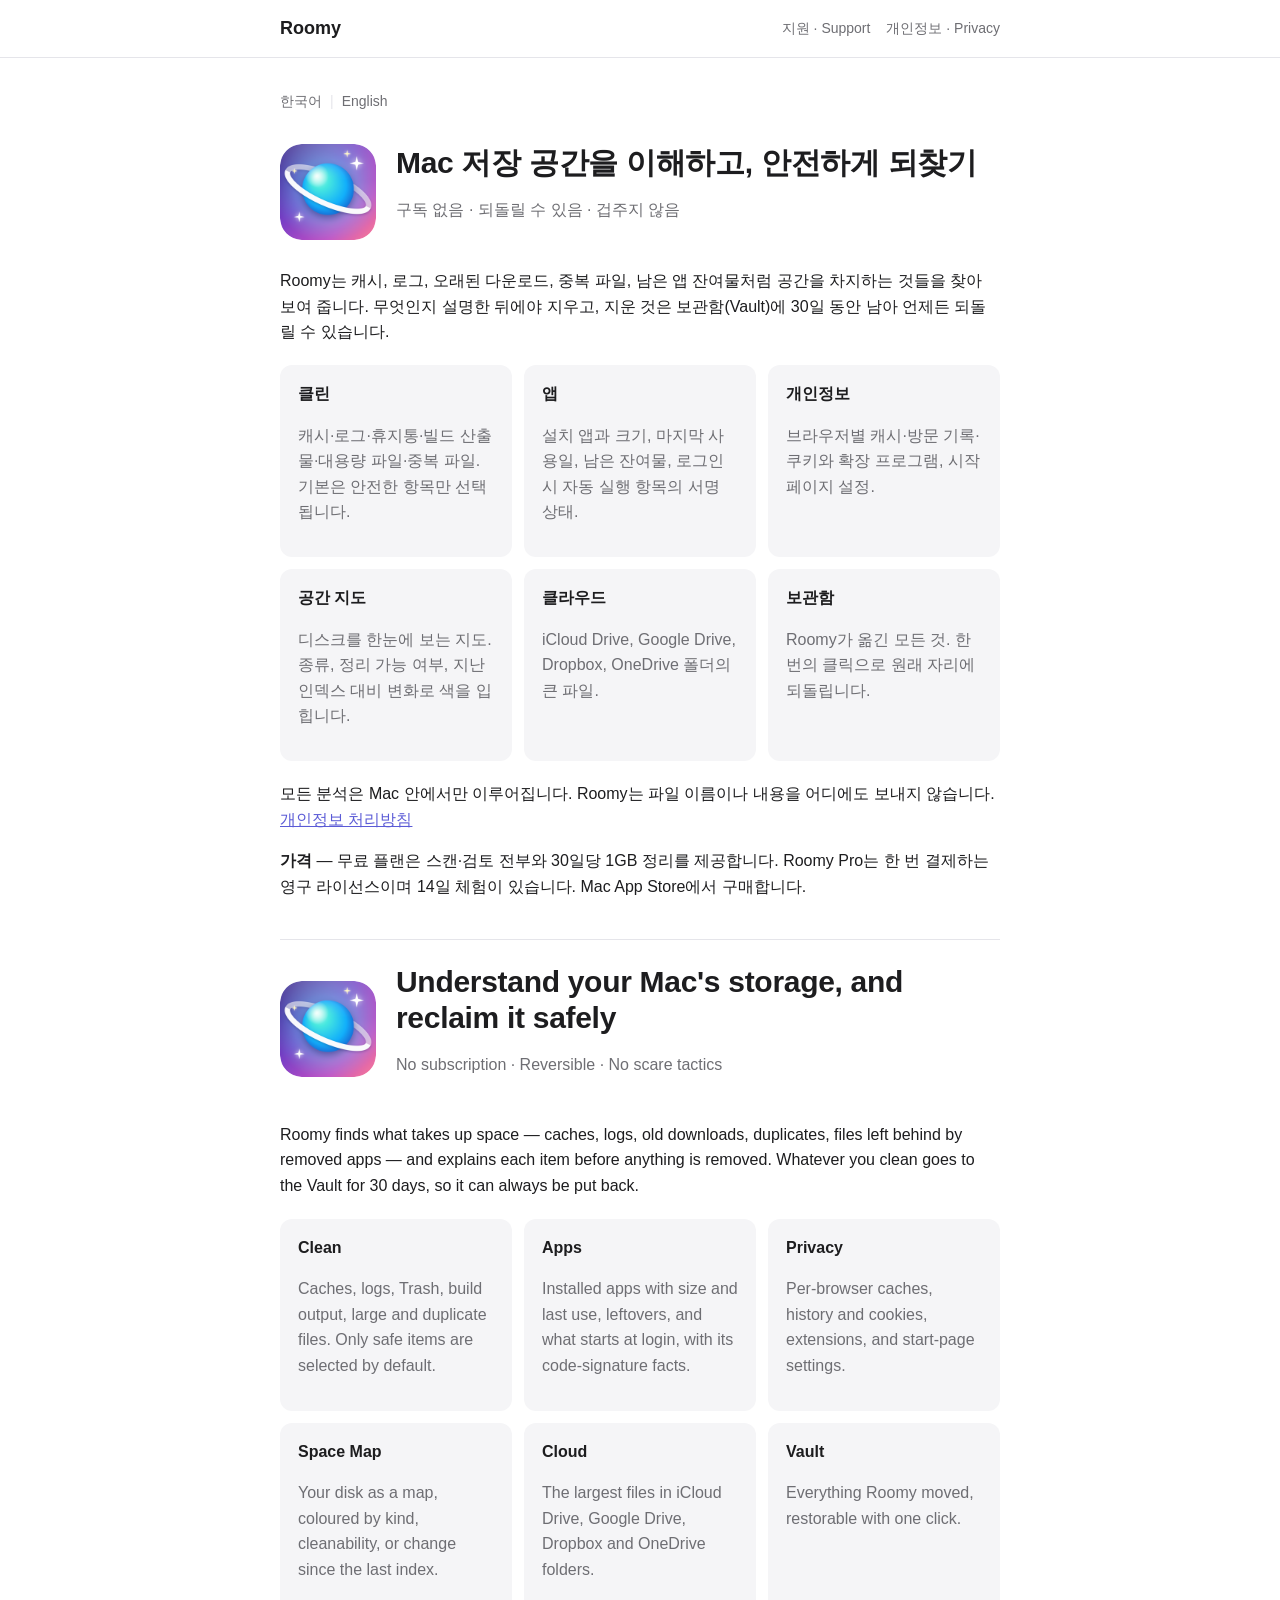
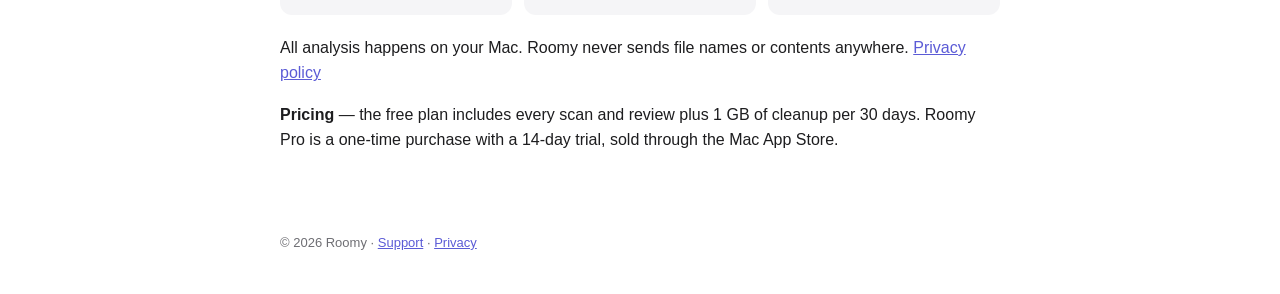
==== index.html @ 0916d5bc "Publish the Roomy site: landing, privacy policy, support (ko/en) Co-Authored-By: Claude Fable 5.1 <n" ====
<!doctype html>
<html lang="ko">
<head>
<meta charset="utf-8">
<meta name="viewport" content="width=device-width, initial-scale=1">
<title>Roomy — Mac 저장 공간을 이해하고, 안전하게 되찾기</title>
<meta name="description" content="Roomy는 Mac의 저장 공간을 이해하기 쉽게 보여 주고, 검토한 것만 안전하게 정리하는 앱입니다. 구독 없음, 되돌릴 수 있음, 겁주지 않음.">
<link rel="stylesheet" href="style.css">
</head>
<body>
<header><div class="inner">
  <a class="brand" href="./">Roomy</a>
  <nav><a href="support.html">지원 · Support</a><a href="privacy.html">개인정보 · Privacy</a></nav>
</div></header>
<main>
<p class="lang"><a href="#ko">한국어</a><span>|</span><a href="#en">English</a></p>

<section class="language" id="ko">
  <div class="hero">
    <img src="icon.png" alt="Roomy 아이콘">
    <div>
      <h1>Mac 저장 공간을 이해하고, 안전하게 되찾기</h1>
      <p class="muted">구독 없음 · 되돌릴 수 있음 · 겁주지 않음</p>
    </div>
  </div>
  <p>Roomy는 캐시, 로그, 오래된 다운로드, 중복 파일, 남은 앱 잔여물처럼 공간을 차지하는 것들을 찾아 보여 줍니다. 무엇인지 설명한 뒤에야 지우고, 지운 것은 보관함(Vault)에 30일 동안 남아 언제든 되돌릴 수 있습니다.</p>
  <div class="points">
    <div class="card"><h3>클린</h3><p class="muted">캐시·로그·휴지통·빌드 산출물·대용량 파일·중복 파일. 기본은 안전한 항목만 선택됩니다.</p></div>
    <div class="card"><h3>앱</h3><p class="muted">설치 앱과 크기, 마지막 사용일, 남은 잔여물, 로그인 시 자동 실행 항목의 서명 상태.</p></div>
    <div class="card"><h3>개인정보</h3><p class="muted">브라우저별 캐시·방문 기록·쿠키와 확장 프로그램, 시작 페이지 설정.</p></div>
    <div class="card"><h3>공간 지도</h3><p class="muted">디스크를 한눈에 보는 지도. 종류, 정리 가능 여부, 지난 인덱스 대비 변화로 색을 입힙니다.</p></div>
    <div class="card"><h3>클라우드</h3><p class="muted">iCloud Drive, Google Drive, Dropbox, OneDrive 폴더의 큰 파일.</p></div>
    <div class="card"><h3>보관함</h3><p class="muted">Roomy가 옮긴 모든 것. 한 번의 클릭으로 원래 자리에 되돌립니다.</p></div>
  </div>
  <p>모든 분석은 Mac 안에서만 이루어집니다. Roomy는 파일 이름이나 내용을 어디에도 보내지 않습니다. <a href="privacy.html">개인정보 처리방침</a></p>
  <p><strong>가격</strong> — 무료 플랜은 스캔·검토 전부와 30일당 1GB 정리를 제공합니다. Roomy Pro는 한 번 결제하는 영구 라이선스이며 14일 체험이 있습니다. Mac App Store에서 구매합니다.</p>
</section>

<section class="language" id="en" lang="en">
  <div class="hero">
    <img src="icon.png" alt="Roomy icon">
    <div>
      <h1>Understand your Mac's storage, and reclaim it safely</h1>
      <p class="muted">No subscription · Reversible · No scare tactics</p>
    </div>
  </div>
  <p>Roomy finds what takes up space — caches, logs, old downloads, duplicates, files left behind by removed apps — and explains each item before anything is removed. Whatever you clean goes to the Vault for 30 days, so it can always be put back.</p>
  <div class="points">
    <div class="card"><h3>Clean</h3><p class="muted">Caches, logs, Trash, build output, large and duplicate files. Only safe items are selected by default.</p></div>
    <div class="card"><h3>Apps</h3><p class="muted">Installed apps with size and last use, leftovers, and what starts at login, with its code-signature facts.</p></div>
    <div class="card"><h3>Privacy</h3><p class="muted">Per-browser caches, history and cookies, extensions, and start-page settings.</p></div>
    <div class="card"><h3>Space Map</h3><p class="muted">Your disk as a map, coloured by kind, cleanability, or change since the last index.</p></div>
    <div class="card"><h3>Cloud</h3><p class="muted">The largest files in iCloud Drive, Google Drive, Dropbox and OneDrive folders.</p></div>
    <div class="card"><h3>Vault</h3><p class="muted">Everything Roomy moved, restorable with one click.</p></div>
  </div>
  <p>All analysis happens on your Mac. Roomy never sends file names or contents anywhere. <a href="privacy.html#en">Privacy policy</a></p>
  <p><strong>Pricing</strong> — the free plan includes every scan and review plus 1 GB of cleanup per 30 days. Roomy Pro is a one-time purchase with a 14-day trial, sold through the Mac App Store.</p>
</section>
</main>
<footer>© 2026 Roomy · <a href="support.html">Support</a> · <a href="privacy.html">Privacy</a></footer>
</body>
</html>
---- style.css ----
:root { color-scheme: light dark; --fg: #1d1d1f; --muted: #6e6e73; --bg: #ffffff; --card: #f5f5f7; --accent: #5b5bd6; --line: #e5e5ea; }
@media (prefers-color-scheme: dark) { :root { --fg: #f5f5f7; --muted: #a1a1a6; --bg: #111114; --card: #1c1c21; --accent: #8e8ef2; --line: #2c2c33; } }
* { box-sizing: border-box; }
body { margin: 0; background: var(--bg); color: var(--fg); font: 16px/1.6 -apple-system, BlinkMacSystemFont, "SF Pro Text", "Apple SD Gothic Neo", "Helvetica Neue", sans-serif; }
header { border-bottom: 1px solid var(--line); }
header .inner { display: flex; align-items: center; gap: 12px; max-width: 760px; margin: 0 auto; padding: 14px 20px; }
header .brand { font-weight: 700; text-decoration: none; color: var(--fg); font-size: 18px; }
header nav { margin-left: auto; display: flex; gap: 16px; font-size: 14px; }
header nav a, .lang a { color: var(--muted); text-decoration: none; }
header nav a:hover, .lang a:hover { color: var(--accent); }
main { max-width: 760px; margin: 0 auto; padding: 32px 20px 64px; }
h1 { font-size: 30px; line-height: 1.2; margin: 0 0 6px; letter-spacing: -0.01em; }
h2 { font-size: 21px; margin: 32px 0 8px; }
h3 { font-size: 17px; margin: 22px 0 6px; }
p, li { color: var(--fg); }
.muted { color: var(--muted); }
.lang { font-size: 14px; margin: 0 0 24px; }
.lang span { color: var(--line); margin: 0 8px; }
section.language { padding-top: 8px; }
section.language + section.language { border-top: 1px solid var(--line); margin-top: 40px; padding-top: 24px; }
.card { background: var(--card); border-radius: 12px; padding: 16px 18px; margin: 12px 0; }
code { font: 14px ui-monospace, "SF Mono", Menlo, monospace; background: var(--card); padding: 1px 5px; border-radius: 5px; }
a { color: var(--accent); }
footer { max-width: 760px; margin: 0 auto; padding: 0 20px 40px; color: var(--muted); font-size: 13px; }
.hero { display: grid; grid-template-columns: 96px 1fr; gap: 20px; align-items: center; margin-bottom: 28px; }
.hero img { width: 96px; height: 96px; border-radius: 22px; }
.points { display: grid; grid-template-columns: repeat(auto-fit, minmax(210px, 1fr)); gap: 12px; margin: 20px 0; }
.points .card { margin: 0; }
.points h3 { margin: 0 0 4px; font-size: 16px; }
dl dt { font-weight: 600; margin-top: 14px; }
dl dd { margin: 4px 0 0; color: var(--fg); }
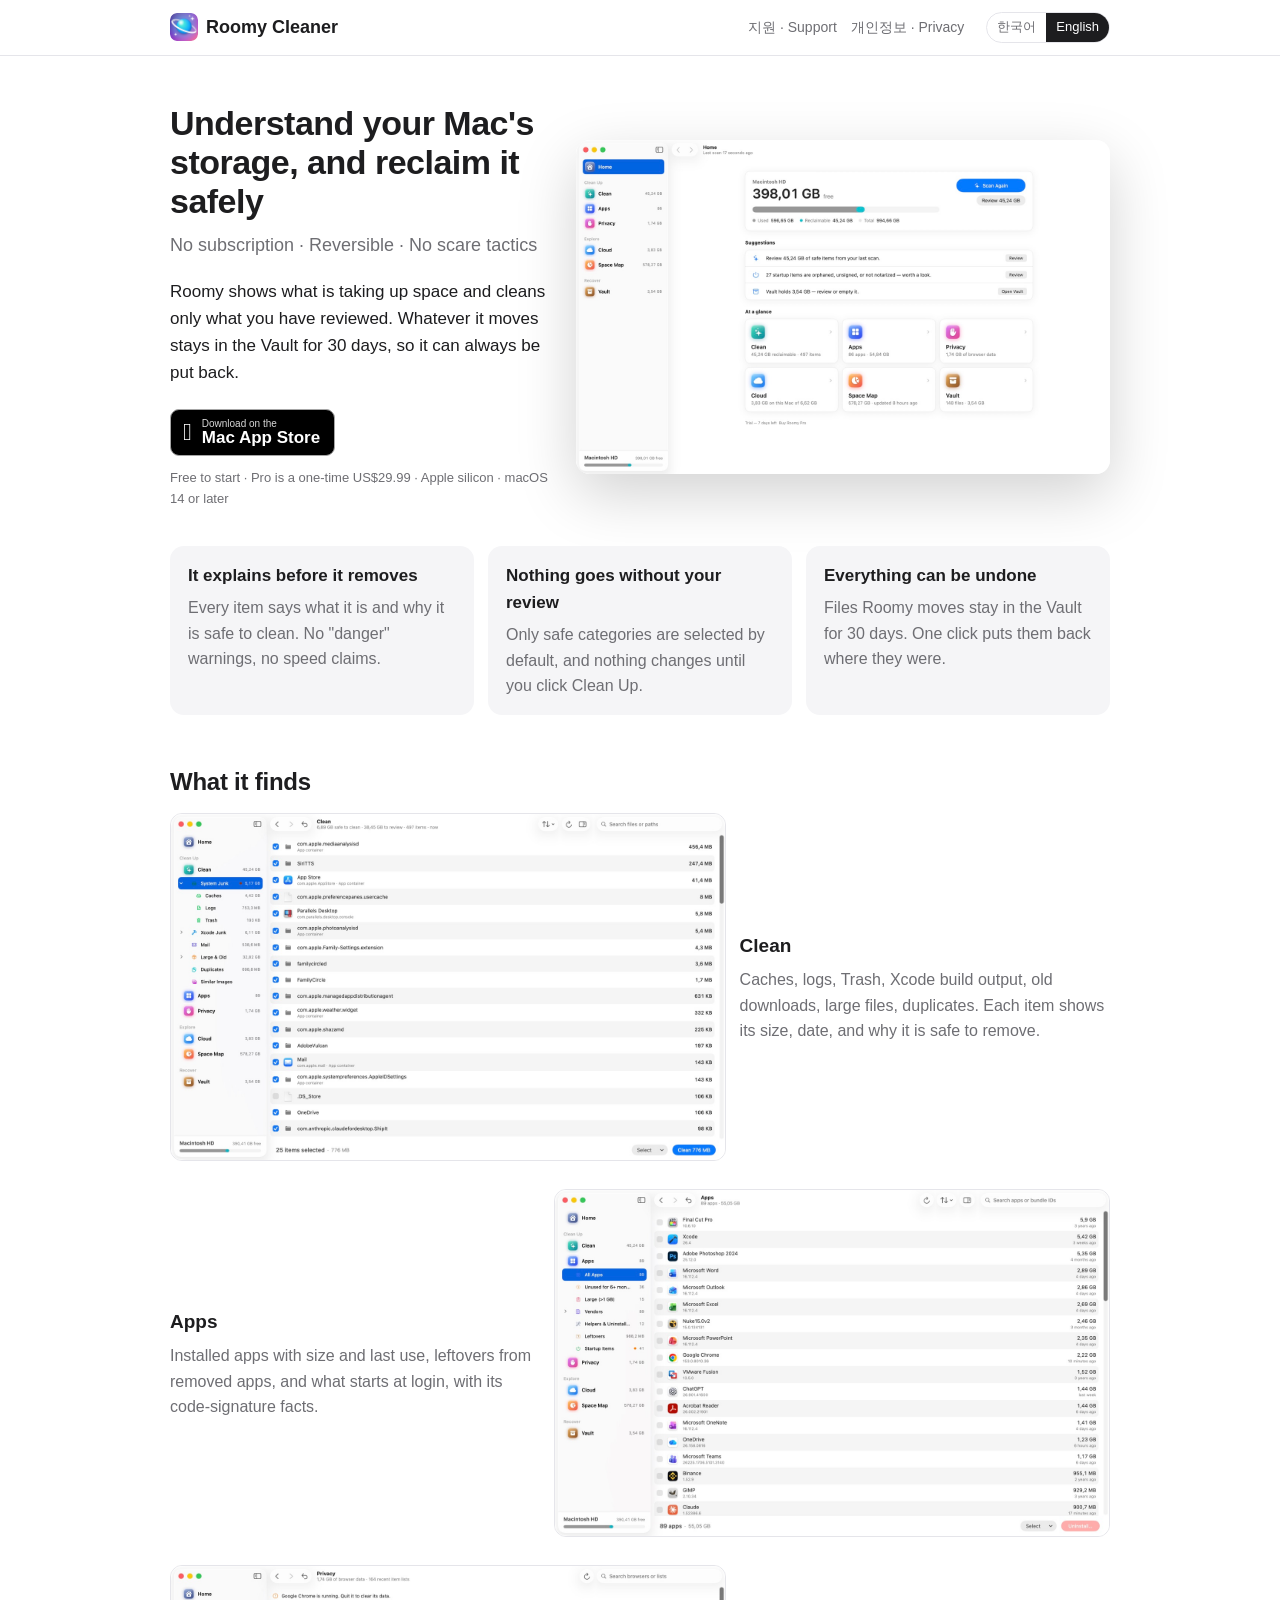
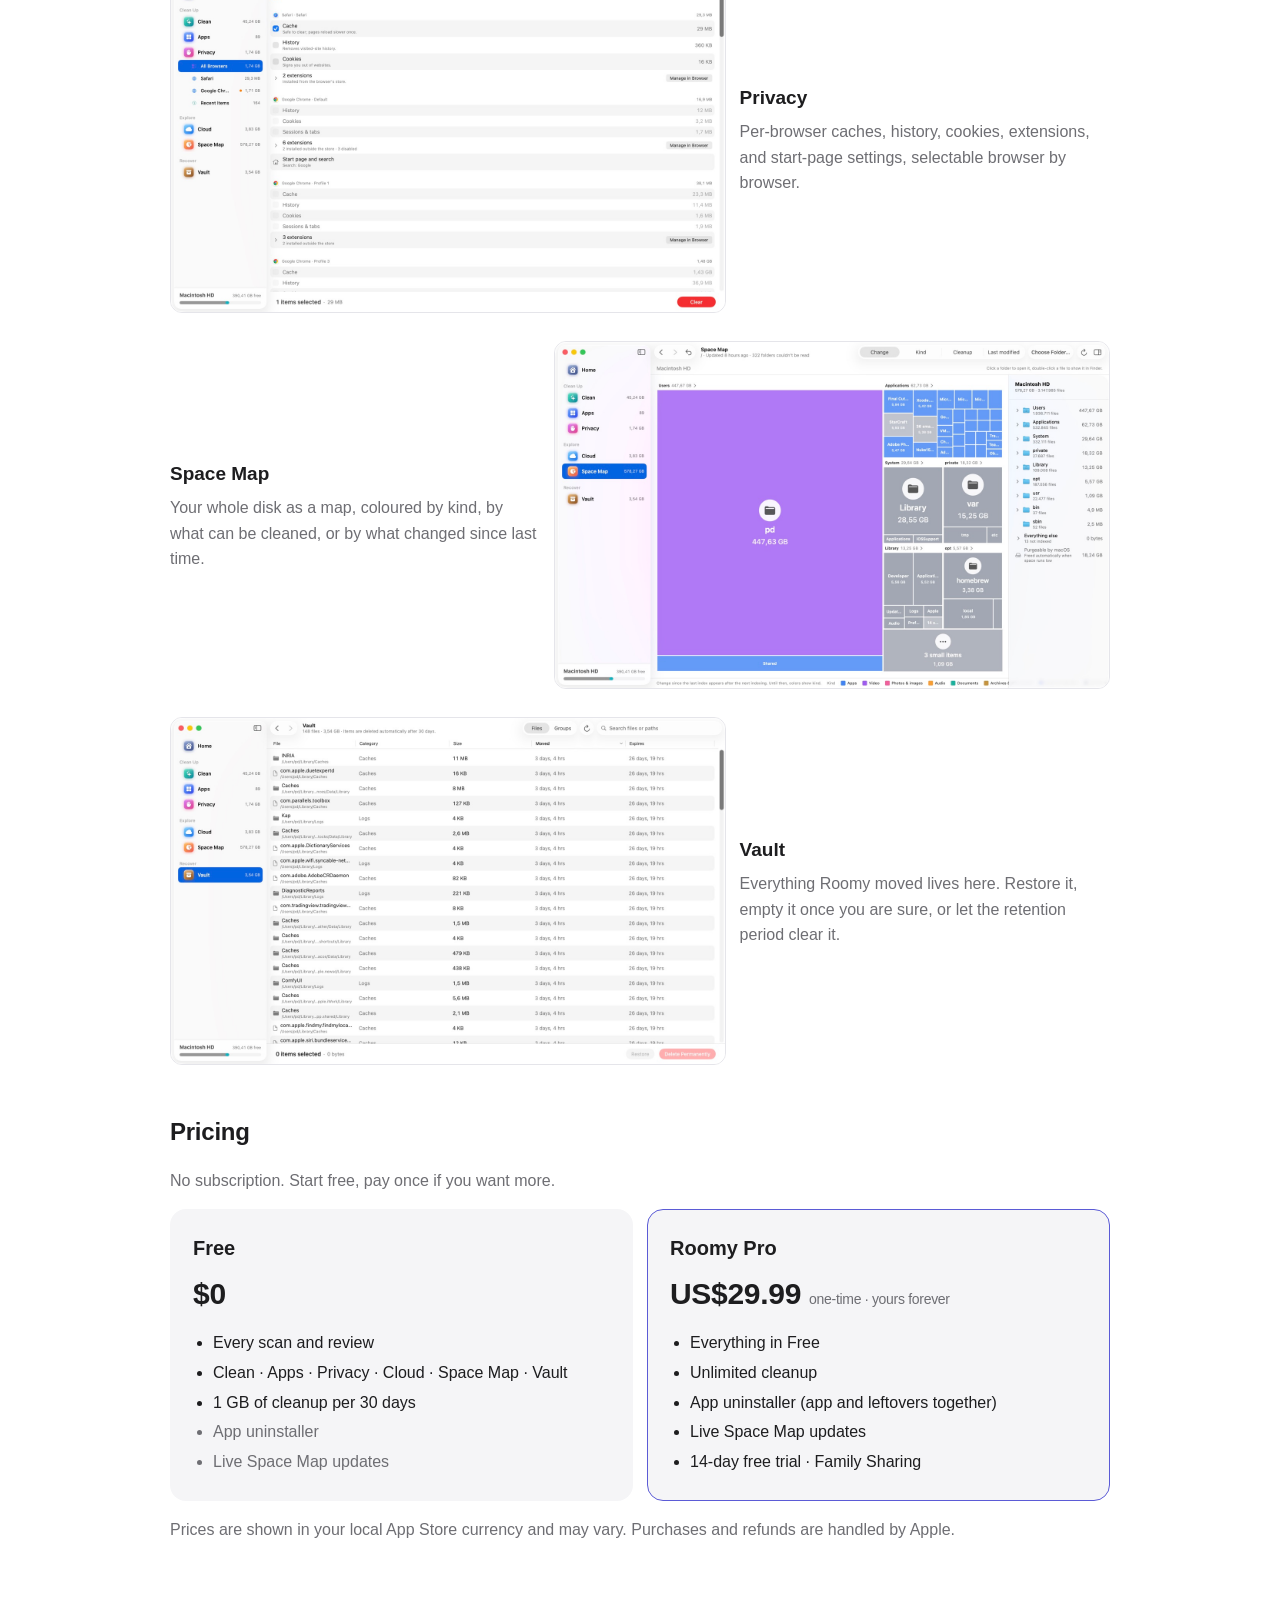
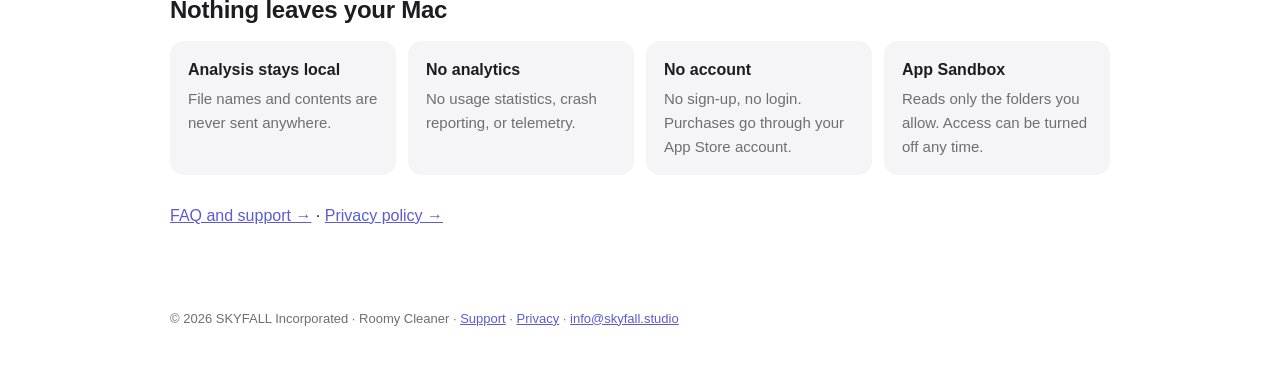
==== commit c912e600: "Landing page with screenshots, pricing, and a language switch Co-Authored-By: Claude Opus 5 <noreply" ====
--- a/index.html
+++ b/index.html
@@ -3,60 +3,196 @@
 <head>
 <meta charset="utf-8">
 <meta name="viewport" content="width=device-width, initial-scale=1">
-<title>Roomy — Mac 저장 공간을 이해하고, 안전하게 되찾기</title>
-<meta name="description" content="Roomy는 Mac의 저장 공간을 이해하기 쉽게 보여 주고, 검토한 것만 안전하게 정리하는 앱입니다. 구독 없음, 되돌릴 수 있음, 겁주지 않음.">
+<title>Roomy Cleaner — Mac 저장 공간을 이해하고, 안전하게 되찾기</title>
+<meta name="description" content="Roomy Cleaner는 Mac의 저장 공간을 이해하기 쉽게 보여 주고, 검토한 것만 안전하게 정리하는 앱입니다. 구독 없음, 되돌릴 수 있음, 겁주지 않음. Mac App Store에서 다운로드.">
+<meta property="og:title" content="Roomy Cleaner for Mac">
+<meta property="og:description" content="No subscription. Reversible. No scare tactics. A Mac cleanup app that explains before it removes.">
+<meta property="og:image" content="https://skyfall-vfx.github.io/roomy-site/img/en-01.jpg">
+<meta property="og:type" content="website">
+<link rel="icon" href="icon.png">
 <link rel="stylesheet" href="style.css">
+<script src="lang.js" defer></script>
 </head>
 <body>
 <header><div class="inner">
-  <a class="brand" href="./">Roomy</a>
-  <nav><a href="support.html">지원 · Support</a><a href="privacy.html">개인정보 · Privacy</a></nav>
+  <a class="brand" href="./"><img src="icon.png" alt="">Roomy Cleaner</a>
+  <nav>
+    <a href="support.html">지원 · Support</a>
+    <a href="privacy.html">개인정보 · Privacy</a>
+    <div class="lang-switch" role="group" aria-label="Language">
+      <button type="button" data-lang="ko" aria-pressed="false">한국어</button>
+      <button type="button" data-lang="en" aria-pressed="false">English</button>
+    </div>
+  </nav>
 </div></header>
 <main>
-<p class="lang"><a href="#ko">한국어</a><span>|</span><a href="#en">English</a></p>
 
-<section class="language" id="ko">
+<!-- ============================ 한국어 ============================ -->
+<section class="language" id="ko" data-title-ko="Roomy Cleaner — Mac 저장 공간을 이해하고, 안전하게 되찾기" hidden>
   <div class="hero">
-    <img src="icon.png" alt="Roomy 아이콘">
-    <div>
+    <div class="copy">
       <h1>Mac 저장 공간을 이해하고, 안전하게 되찾기</h1>
-      <p class="muted">구독 없음 · 되돌릴 수 있음 · 겁주지 않음</p>
+      <p class="tagline">구독 없음 · 되돌릴 수 있음 · 겁주지 않음</p>
+      <p class="lede">Roomy는 무엇이 공간을 차지하는지 보여 주고, 사용자가 검토한 것만 정리합니다. 옮긴 파일은 30일 동안 보관함에 남아 언제든 되돌릴 수 있습니다.</p>
+      <div class="cta">
+        <a class="badge" href="https://apps.apple.com/app/id6812335900" rel="noopener"><span class="apple">&#63743;</span><span><small>Mac App Store에서</small><strong>다운로드</strong></span></a>
+        <span class="note">무료로 시작 · Pro는 US$29.99 한 번 결제 · Apple Silicon · macOS 14 이상</span>
+      </div>
+    </div>
+    <img class="shot" src="img/ko-01.jpg" width="1440" height="900" alt="Roomy 홈 화면: 디스크 사용량과 확보 가능한 공간, 제안 목록">
+  </div>
+
+  <div class="pillars">
+    <div class="card"><h3>삭제 전에 설명합니다</h3><p>각 항목이 무엇인지, 왜 지워도 되는지 먼저 보여 줍니다. "위험" 경고나 속도 향상 주장은 없습니다.</p></div>
+    <div class="card"><h3>검토 없이 지우지 않습니다</h3><p>기본으로는 안전한 항목만 선택되고, 정리 버튼을 누르기 전까지 아무것도 바뀌지 않습니다.</p></div>
+    <div class="card"><h3>모든 것을 되돌릴 수 있습니다</h3><p>Roomy가 옮긴 파일은 보관함에 30일 동안 남습니다. 한 번의 클릭으로 원래 자리로 돌아갑니다.</p></div>
+  </div>
+
+  <h2>무엇을 찾아 주나</h2>
+  <div class="features">
+    <div class="feature">
+      <img src="img/ko-02.jpg" width="1440" height="900" alt="클린 화면" loading="lazy">
+      <div class="text"><h3>클린</h3><p>캐시, 로그, 휴지통, Xcode 빌드 산출물, 오래된 다운로드, 대용량 파일, 중복 파일. 항목마다 크기와 날짜, 지워도 되는 이유를 함께 보여 줍니다.</p></div>
+    </div>
+    <div class="feature">
+      <img src="img/ko-03.jpg" width="1440" height="900" alt="앱 화면" loading="lazy">
+      <div class="text"><h3>앱</h3><p>설치된 앱의 크기와 마지막 사용일, 지운 앱이 남긴 잔여물, 로그인 시 자동 실행되는 항목과 그 서명 상태.</p></div>
+    </div>
+    <div class="feature">
+      <img src="img/ko-04.jpg" width="1440" height="900" alt="개인정보 화면" loading="lazy">
+      <div class="text"><h3>개인정보</h3><p>브라우저별 캐시, 방문 기록, 쿠키, 확장 프로그램, 시작 페이지 설정. 브라우저마다 따로 고를 수 있습니다.</p></div>
+    </div>
+    <div class="feature">
+      <img src="img/ko-05.jpg" width="1440" height="900" alt="공간 지도 화면" loading="lazy">
+      <div class="text"><h3>공간 지도</h3><p>디스크 전체를 한눈에 보는 지도. 종류, 정리 가능 여부, 지난번과 비교한 변화로 색을 입힙니다.</p></div>
+    </div>
+    <div class="feature">
+      <img src="img/ko-06.jpg" width="1440" height="900" alt="보관함 화면" loading="lazy">
+      <div class="text"><h3>보관함</h3><p>Roomy가 옮긴 모든 것이 여기 있습니다. 복원하거나, 확인한 뒤 비우거나, 보관 기간이 지나면 자동으로 정리됩니다.</p></div>
     </div>
   </div>
-  <p>Roomy는 캐시, 로그, 오래된 다운로드, 중복 파일, 남은 앱 잔여물처럼 공간을 차지하는 것들을 찾아 보여 줍니다. 무엇인지 설명한 뒤에야 지우고, 지운 것은 보관함(Vault)에 30일 동안 남아 언제든 되돌릴 수 있습니다.</p>
-  <div class="points">
-    <div class="card"><h3>클린</h3><p class="muted">캐시·로그·휴지통·빌드 산출물·대용량 파일·중복 파일. 기본은 안전한 항목만 선택됩니다.</p></div>
-    <div class="card"><h3>앱</h3><p class="muted">설치 앱과 크기, 마지막 사용일, 남은 잔여물, 로그인 시 자동 실행 항목의 서명 상태.</p></div>
-    <div class="card"><h3>개인정보</h3><p class="muted">브라우저별 캐시·방문 기록·쿠키와 확장 프로그램, 시작 페이지 설정.</p></div>
-    <div class="card"><h3>공간 지도</h3><p class="muted">디스크를 한눈에 보는 지도. 종류, 정리 가능 여부, 지난 인덱스 대비 변화로 색을 입힙니다.</p></div>
-    <div class="card"><h3>클라우드</h3><p class="muted">iCloud Drive, Google Drive, Dropbox, OneDrive 폴더의 큰 파일.</p></div>
-    <div class="card"><h3>보관함</h3><p class="muted">Roomy가 옮긴 모든 것. 한 번의 클릭으로 원래 자리에 되돌립니다.</p></div>
+
+  <h2>가격</h2>
+  <p class="muted">구독은 없습니다. 무료로 시작하고, 필요하면 한 번만 결제합니다.</p>
+  <div class="plans">
+    <div class="plan">
+      <h3>무료</h3>
+      <div class="price">₩0</div>
+      <ul>
+        <li>모든 스캔과 검토</li>
+        <li>클린 · 앱 · 개인정보 · 클라우드 · 공간 지도 · 보관함</li>
+        <li>30일당 1GB 정리</li>
+        <li class="no">앱 제거</li>
+        <li class="no">공간 지도 실시간 갱신</li>
+      </ul>
+    </div>
+    <div class="plan pro">
+      <h3>Roomy Pro</h3>
+      <div class="price">US$29.99 <small>한 번 결제 · 영구</small></div>
+      <ul>
+        <li>무료 플랜의 모든 것</li>
+        <li>정리 한도 없음</li>
+        <li>앱 제거 (앱과 잔여물을 한 번에)</li>
+        <li>공간 지도 실시간 갱신</li>
+        <li>14일 무료 체험 · 가족 공유 지원</li>
+      </ul>
+    </div>
   </div>
-  <p>모든 분석은 Mac 안에서만 이루어집니다. Roomy는 파일 이름이나 내용을 어디에도 보내지 않습니다. <a href="privacy.html">개인정보 처리방침</a></p>
-  <p><strong>가격</strong> — 무료 플랜은 스캔·검토 전부와 30일당 1GB 정리를 제공합니다. Roomy Pro는 한 번 결제하는 영구 라이선스이며 14일 체험이 있습니다. Mac App Store에서 구매합니다.</p>
+  <p class="muted">가격은 국가별 App Store 기준으로 표시되며 환율에 따라 다를 수 있습니다. 구매와 환불은 Apple을 통해 처리됩니다.</p>
+
+  <h2>Mac 밖으로 나가는 것은 없습니다</h2>
+  <div class="trust">
+    <div class="card"><h3>분석은 Mac 안에서</h3><p>파일 이름이나 내용을 어디에도 보내지 않습니다.</p></div>
+    <div class="card"><h3>분석 데이터 없음</h3><p>사용 통계, 충돌 보고, 원격 측정이 전혀 없습니다.</p></div>
+    <div class="card"><h3>계정 없음</h3><p>가입도 로그인도 없습니다. 구매는 App Store 계정으로 처리됩니다.</p></div>
+    <div class="card"><h3>App Sandbox</h3><p>사용자가 허용한 폴더만 읽습니다. 권한은 언제든 끌 수 있습니다.</p></div>
+  </div>
+  <p class="faq-link"><a href="support.html">자주 묻는 질문과 지원 →</a> · <a href="privacy.html">개인정보 처리방침 →</a></p>
 </section>
 
-<section class="language" id="en" lang="en">
+<!-- ============================ English ============================ -->
+<section class="language" id="en" lang="en" data-title-en="Roomy Cleaner — Understand your Mac's storage, and reclaim it safely" hidden>
   <div class="hero">
-    <img src="icon.png" alt="Roomy icon">
-    <div>
+    <div class="copy">
       <h1>Understand your Mac's storage, and reclaim it safely</h1>
-      <p class="muted">No subscription · Reversible · No scare tactics</p>
+      <p class="tagline">No subscription · Reversible · No scare tactics</p>
+      <p class="lede">Roomy shows what is taking up space and cleans only what you have reviewed. Whatever it moves stays in the Vault for 30 days, so it can always be put back.</p>
+      <div class="cta">
+        <a class="badge" href="https://apps.apple.com/app/id6812335900" rel="noopener"><span class="apple">&#63743;</span><span><small>Download on the</small><strong>Mac App Store</strong></span></a>
+        <span class="note">Free to start · Pro is a one-time US$29.99 · Apple silicon · macOS 14 or later</span>
+      </div>
+    </div>
+    <img class="shot" src="img/en-01.jpg" width="1440" height="900" alt="Roomy Home: disk usage, reclaimable space, and suggestions">
+  </div>
+
+  <div class="pillars">
+    <div class="card"><h3>It explains before it removes</h3><p>Every item says what it is and why it is safe to clean. No "danger" warnings, no speed claims.</p></div>
+    <div class="card"><h3>Nothing goes without your review</h3><p>Only safe categories are selected by default, and nothing changes until you click Clean Up.</p></div>
+    <div class="card"><h3>Everything can be undone</h3><p>Files Roomy moves stay in the Vault for 30 days. One click puts them back where they were.</p></div>
+  </div>
+
+  <h2>What it finds</h2>
+  <div class="features">
+    <div class="feature">
+      <img src="img/en-02.jpg" width="1440" height="900" alt="Clean screen" loading="lazy">
+      <div class="text"><h3>Clean</h3><p>Caches, logs, Trash, Xcode build output, old downloads, large files, duplicates. Each item shows its size, date, and why it is safe to remove.</p></div>
+    </div>
+    <div class="feature">
+      <img src="img/en-03.jpg" width="1440" height="900" alt="Apps screen" loading="lazy">
+      <div class="text"><h3>Apps</h3><p>Installed apps with size and last use, leftovers from removed apps, and what starts at login, with its code-signature facts.</p></div>
+    </div>
+    <div class="feature">
+      <img src="img/en-04.jpg" width="1440" height="900" alt="Privacy screen" loading="lazy">
+      <div class="text"><h3>Privacy</h3><p>Per-browser caches, history, cookies, extensions, and start-page settings, selectable browser by browser.</p></div>
+    </div>
+    <div class="feature">
+      <img src="img/en-05.jpg" width="1440" height="900" alt="Space Map screen" loading="lazy">
+      <div class="text"><h3>Space Map</h3><p>Your whole disk as a map, coloured by kind, by what can be cleaned, or by what changed since last time.</p></div>
+    </div>
+    <div class="feature">
+      <img src="img/en-06.jpg" width="1440" height="900" alt="Vault screen" loading="lazy">
+      <div class="text"><h3>Vault</h3><p>Everything Roomy moved lives here. Restore it, empty it once you are sure, or let the retention period clear it.</p></div>
     </div>
   </div>
-  <p>Roomy finds what takes up space — caches, logs, old downloads, duplicates, files left behind by removed apps — and explains each item before anything is removed. Whatever you clean goes to the Vault for 30 days, so it can always be put back.</p>
-  <div class="points">
-    <div class="card"><h3>Clean</h3><p class="muted">Caches, logs, Trash, build output, large and duplicate files. Only safe items are selected by default.</p></div>
-    <div class="card"><h3>Apps</h3><p class="muted">Installed apps with size and last use, leftovers, and what starts at login, with its code-signature facts.</p></div>
-    <div class="card"><h3>Privacy</h3><p class="muted">Per-browser caches, history and cookies, extensions, and start-page settings.</p></div>
-    <div class="card"><h3>Space Map</h3><p class="muted">Your disk as a map, coloured by kind, cleanability, or change since the last index.</p></div>
-    <div class="card"><h3>Cloud</h3><p class="muted">The largest files in iCloud Drive, Google Drive, Dropbox and OneDrive folders.</p></div>
-    <div class="card"><h3>Vault</h3><p class="muted">Everything Roomy moved, restorable with one click.</p></div>
+
+  <h2>Pricing</h2>
+  <p class="muted">No subscription. Start free, pay once if you want more.</p>
+  <div class="plans">
+    <div class="plan">
+      <h3>Free</h3>
+      <div class="price">$0</div>
+      <ul>
+        <li>Every scan and review</li>
+        <li>Clean · Apps · Privacy · Cloud · Space Map · Vault</li>
+        <li>1 GB of cleanup per 30 days</li>
+        <li class="no">App uninstaller</li>
+        <li class="no">Live Space Map updates</li>
+      </ul>
+    </div>
+    <div class="plan pro">
+      <h3>Roomy Pro</h3>
+      <div class="price">US$29.99 <small>one-time · yours forever</small></div>
+      <ul>
+        <li>Everything in Free</li>
+        <li>Unlimited cleanup</li>
+        <li>App uninstaller (app and leftovers together)</li>
+        <li>Live Space Map updates</li>
+        <li>14-day free trial · Family Sharing</li>
+      </ul>
+    </div>
   </div>
-  <p>All analysis happens on your Mac. Roomy never sends file names or contents anywhere. <a href="privacy.html#en">Privacy policy</a></p>
-  <p><strong>Pricing</strong> — the free plan includes every scan and review plus 1 GB of cleanup per 30 days. Roomy Pro is a one-time purchase with a 14-day trial, sold through the Mac App Store.</p>
+  <p class="muted">Prices are shown in your local App Store currency and may vary. Purchases and refunds are handled by Apple.</p>
+
+  <h2>Nothing leaves your Mac</h2>
+  <div class="trust">
+    <div class="card"><h3>Analysis stays local</h3><p>File names and contents are never sent anywhere.</p></div>
+    <div class="card"><h3>No analytics</h3><p>No usage statistics, crash reporting, or telemetry.</p></div>
+    <div class="card"><h3>No account</h3><p>No sign-up, no login. Purchases go through your App Store account.</p></div>
+    <div class="card"><h3>App Sandbox</h3><p>Reads only the folders you allow. Access can be turned off any time.</p></div>
+  </div>
+  <p class="faq-link"><a href="support.html">FAQ and support →</a> · <a href="privacy.html">Privacy policy →</a></p>
 </section>
 </main>
-<footer>© 2026 Roomy · <a href="support.html">Support</a> · <a href="privacy.html">Privacy</a></footer>
+<footer>© 2026 SKYFALL Incorporated · Roomy Cleaner · <a href="support.html">Support</a> · <a href="privacy.html">Privacy</a> · <a href="mailto:info@skyfall.studio">info@skyfall.studio</a></footer>
 </body>
 </html>
--- a/style.css
+++ b/style.css
@@ -1,31 +1,73 @@
-:root { color-scheme: light dark; --fg: #1d1d1f; --muted: #6e6e73; --bg: #ffffff; --card: #f5f5f7; --accent: #5b5bd6; --line: #e5e5ea; }
-@media (prefers-color-scheme: dark) { :root { --fg: #f5f5f7; --muted: #a1a1a6; --bg: #111114; --card: #1c1c21; --accent: #8e8ef2; --line: #2c2c33; } }
+:root { color-scheme: light dark; --fg: #1d1d1f; --muted: #6e6e73; --bg: #ffffff; --card: #f5f5f7; --accent: #5b5bd6; --line: #e5e5ea; --ok: #34a853; }
+@media (prefers-color-scheme: dark) { :root { --fg: #f5f5f7; --muted: #a1a1a6; --bg: #111114; --card: #1c1c21; --accent: #8e8ef2; --line: #2c2c33; --ok: #5cc27a; } }
 * { box-sizing: border-box; }
+html { scroll-behavior: smooth; }
 body { margin: 0; background: var(--bg); color: var(--fg); font: 16px/1.6 -apple-system, BlinkMacSystemFont, "SF Pro Text", "Apple SD Gothic Neo", "Helvetica Neue", sans-serif; }
-header { border-bottom: 1px solid var(--line); }
-header .inner { display: flex; align-items: center; gap: 12px; max-width: 760px; margin: 0 auto; padding: 14px 20px; }
-header .brand { font-weight: 700; text-decoration: none; color: var(--fg); font-size: 18px; }
-header nav { margin-left: auto; display: flex; gap: 16px; font-size: 14px; }
-header nav a, .lang a { color: var(--muted); text-decoration: none; }
-header nav a:hover, .lang a:hover { color: var(--accent); }
-main { max-width: 760px; margin: 0 auto; padding: 32px 20px 64px; }
-h1 { font-size: 30px; line-height: 1.2; margin: 0 0 6px; letter-spacing: -0.01em; }
-h2 { font-size: 21px; margin: 32px 0 8px; }
+header { border-bottom: 1px solid var(--line); position: sticky; top: 0; background: color-mix(in srgb, var(--bg) 88%, transparent); backdrop-filter: saturate(180%) blur(12px); z-index: 10; }
+header .inner { display: flex; align-items: center; gap: 12px; max-width: 980px; margin: 0 auto; padding: 12px 20px; }
+header .brand { white-space: nowrap; display: flex; align-items: center; gap: 8px; font-weight: 700; text-decoration: none; color: var(--fg); font-size: 18px; }
+header .brand img { width: 28px; height: 28px; border-radius: 7px; }
+header nav { margin-left: auto; display: flex; gap: 14px; font-size: 14px; align-items: center; white-space: nowrap; }
+@media (max-width: 560px) { header nav > a { display: none; } }
+header nav a { color: var(--muted); text-decoration: none; }
+header nav a:hover { color: var(--accent); }
+.lang-switch { display: inline-flex; border: 1px solid var(--line); border-radius: 999px; overflow: hidden; margin-left: 8px; }
+.lang-switch button { white-space: nowrap; border: 0; background: transparent; color: var(--muted); font: inherit; font-size: 13px; padding: 4px 10px; cursor: pointer; }
+.lang-switch button[aria-pressed="true"] { background: var(--fg); color: var(--bg); }
+main { max-width: 980px; margin: 0 auto; padding: 32px 20px 64px; }
+main.narrow { max-width: 760px; }
+h1 { font-size: 34px; line-height: 1.15; margin: 0 0 10px; letter-spacing: -0.015em; }
+h2 { font-size: 24px; margin: 48px 0 12px; letter-spacing: -0.01em; }
 h3 { font-size: 17px; margin: 22px 0 6px; }
 p, li { color: var(--fg); }
 .muted { color: var(--muted); }
-.lang { font-size: 14px; margin: 0 0 24px; }
-.lang span { color: var(--line); margin: 0 8px; }
-section.language { padding-top: 8px; }
-section.language + section.language { border-top: 1px solid var(--line); margin-top: 40px; padding-top: 24px; }
-.card { background: var(--card); border-radius: 12px; padding: 16px 18px; margin: 12px 0; }
+a { color: var(--accent); }
+section.language[hidden] { display: none; }
+.card { background: var(--card); border-radius: 14px; padding: 16px 18px; margin: 12px 0; }
 code { font: 14px ui-monospace, "SF Mono", Menlo, monospace; background: var(--card); padding: 1px 5px; border-radius: 5px; }
-a { color: var(--accent); }
-footer { max-width: 760px; margin: 0 auto; padding: 0 20px 40px; color: var(--muted); font-size: 13px; }
-.hero { display: grid; grid-template-columns: 96px 1fr; gap: 20px; align-items: center; margin-bottom: 28px; }
-.hero img { width: 96px; height: 96px; border-radius: 22px; }
-.points { display: grid; grid-template-columns: repeat(auto-fit, minmax(210px, 1fr)); gap: 12px; margin: 20px 0; }
-.points .card { margin: 0; }
-.points h3 { margin: 0 0 4px; font-size: 16px; }
-dl dt { font-weight: 600; margin-top: 14px; }
+footer { max-width: 980px; margin: 0 auto; padding: 0 20px 40px; color: var(--muted); font-size: 13px; }
+dl dt { font-weight: 600; margin-top: 16px; }
 dl dd { margin: 4px 0 0; color: var(--fg); }
+
+/* Landing */
+.hero { display: grid; grid-template-columns: 1fr; gap: 24px; align-items: center; padding: 16px 0 8px; }
+.hero .copy { max-width: 560px; }
+.hero .tagline { font-size: 18px; color: var(--muted); margin: 0 0 18px; }
+.hero .lede { font-size: 17px; margin: 0 0 22px; }
+.hero .shot { border-radius: 14px; box-shadow: 0 20px 60px rgba(0,0,0,.18); width: 100%; height: auto; display: block; }
+@media (min-width: 860px) { .hero { grid-template-columns: 5fr 7fr; } }
+.cta { display: flex; flex-wrap: wrap; gap: 12px; align-items: center; }
+.badge { display: inline-flex; align-items: center; gap: 10px; background: #000; color: #fff; border: 1px solid #a6a6a6; border-radius: 9px; padding: 8px 14px 8px 12px; text-decoration: none; line-height: 1.1; }
+.badge:hover { background: #1a1a1a; }
+.badge .apple { font-size: 24px; line-height: 1; }
+.badge small { display: block; font-size: 10px; opacity: .85; }
+.badge strong { font-size: 17px; font-weight: 600; }
+.cta .note { font-size: 13px; color: var(--muted); }
+.pillars { display: grid; grid-template-columns: repeat(auto-fit, minmax(240px, 1fr)); gap: 14px; margin: 28px 0 0; }
+.pillars .card { margin: 0; }
+.pillars h3 { margin: 0 0 6px; font-size: 17px; }
+.pillars p { margin: 0; color: var(--muted); }
+.features { display: grid; grid-template-columns: 1fr; gap: 28px; }
+.feature { display: grid; grid-template-columns: 1fr; gap: 14px; align-items: center; }
+.feature img { width: 100%; height: auto; border-radius: 12px; border: 1px solid var(--line); display: block; }
+.feature h3 { margin: 0 0 6px; font-size: 19px; }
+.feature p { margin: 0; color: var(--muted); }
+@media (min-width: 760px) {
+  .feature { grid-template-columns: 3fr 2fr; }
+  .feature:nth-child(even) { grid-template-columns: 2fr 3fr; }
+  .feature:nth-child(even) .text { order: -1; }
+}
+.plans { display: grid; grid-template-columns: repeat(auto-fit, minmax(260px, 1fr)); gap: 14px; margin: 16px 0; }
+.plan { background: var(--card); border-radius: 16px; padding: 22px; border: 1px solid transparent; }
+.plan.pro { border-color: var(--accent); }
+.plan h3 { margin: 0 0 4px; font-size: 20px; }
+.plan .price { font-size: 30px; font-weight: 700; letter-spacing: -0.01em; margin: 6px 0 2px; }
+.plan .price small { font-size: 14px; font-weight: 400; color: var(--muted); }
+.plan ul { padding-left: 20px; margin: 12px 0 0; }
+.plan li { margin: 4px 0; }
+.plan li.no { color: var(--muted); }
+.trust { display: grid; grid-template-columns: repeat(auto-fit, minmax(200px, 1fr)); gap: 12px; margin: 12px 0 0; }
+.trust .card { margin: 0; }
+.trust h3 { margin: 0 0 4px; font-size: 16px; }
+.trust p { margin: 0; color: var(--muted); font-size: 15px; }
+.faq-link { margin-top: 28px; }
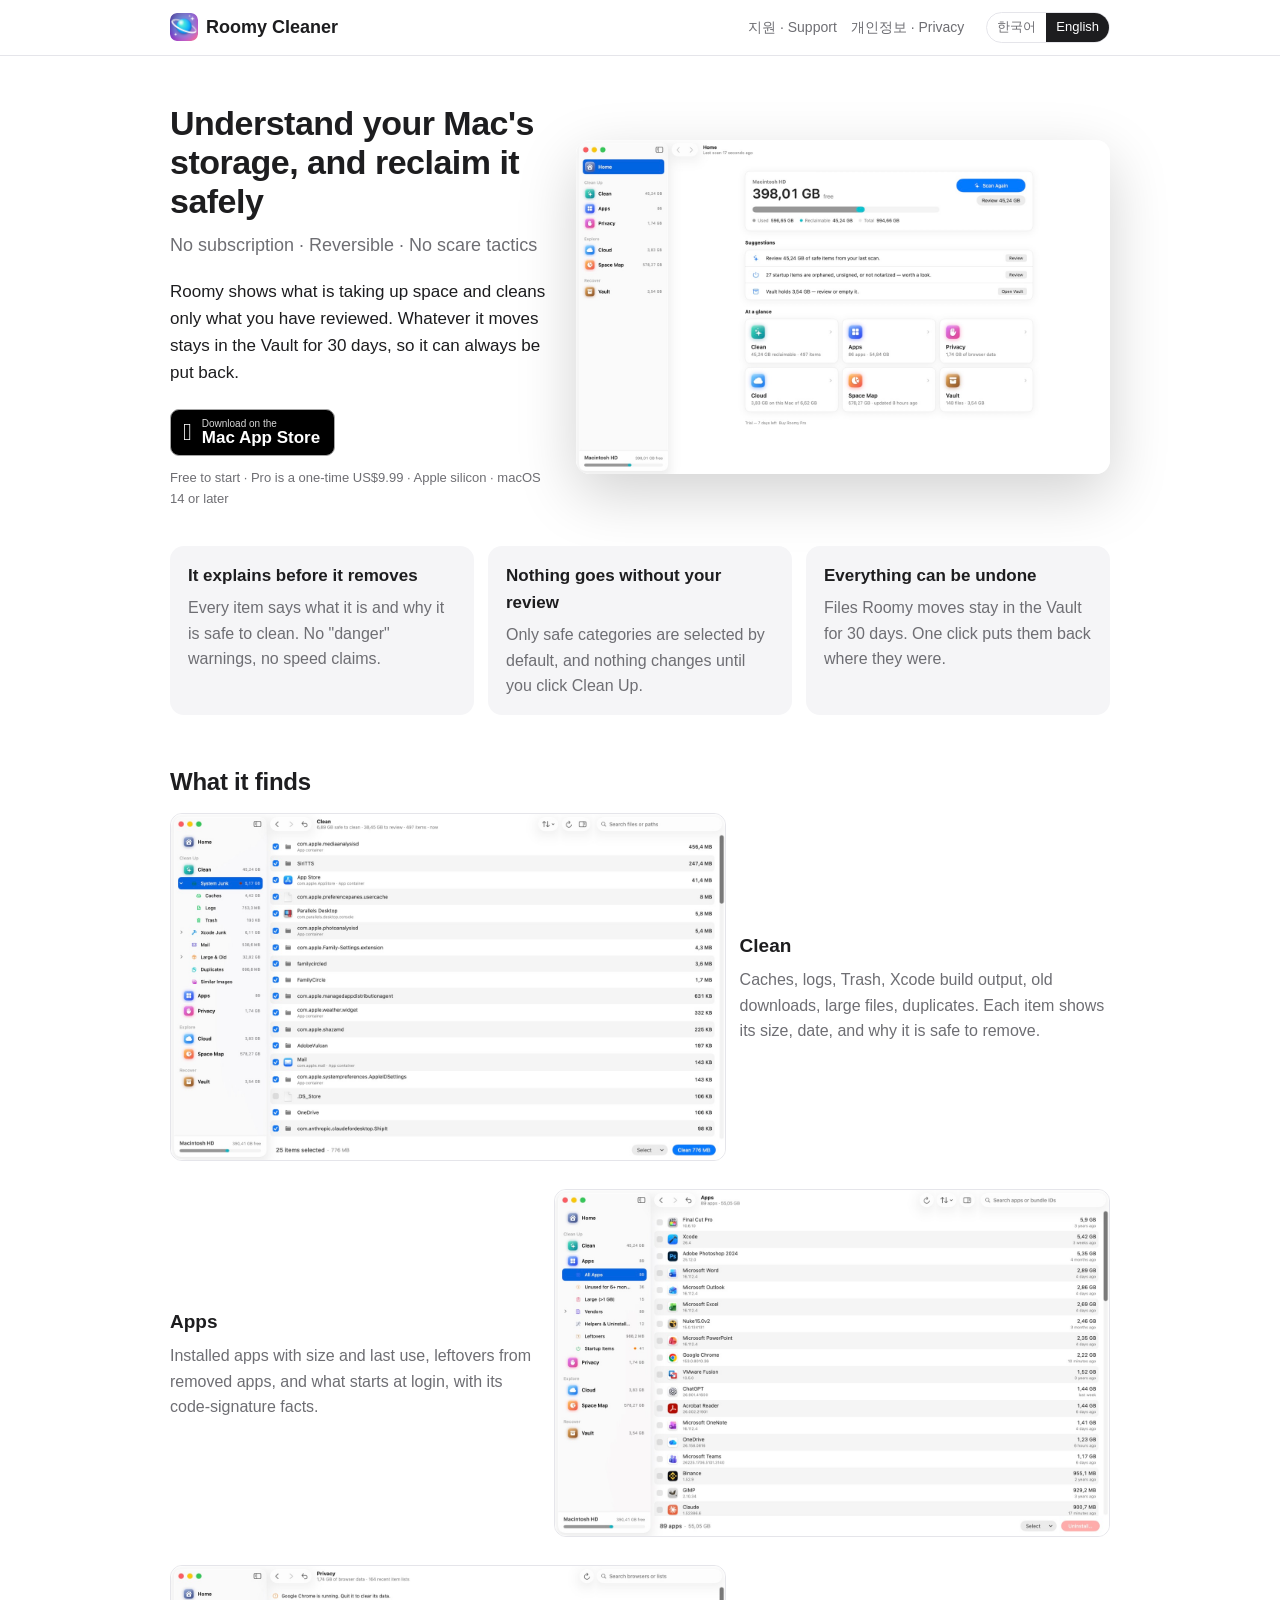
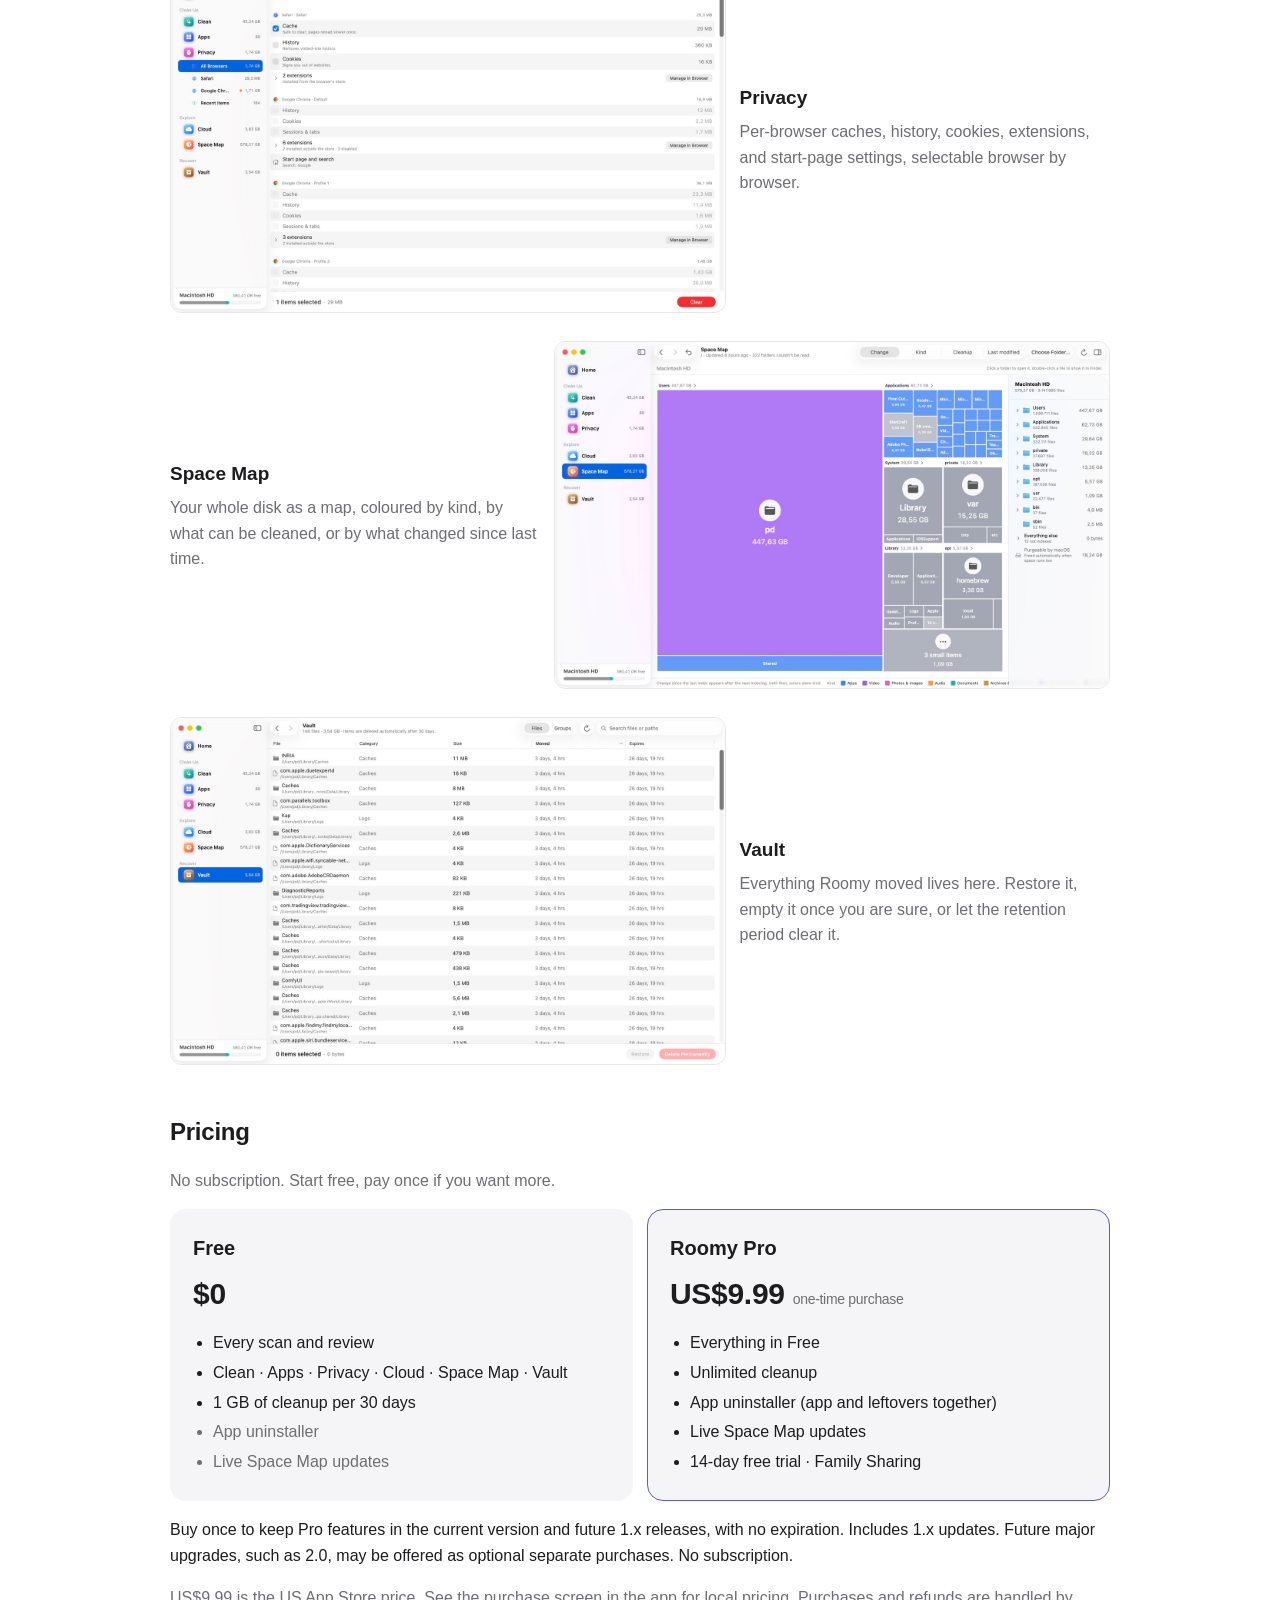
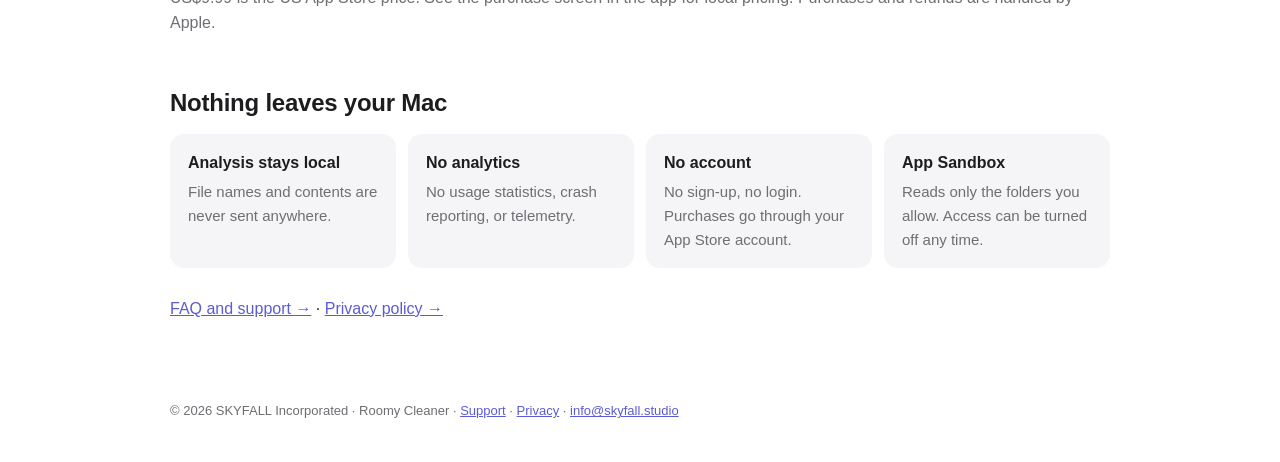
==== commit c4a15d40: "Update Pro price and purchase terms in Korean and English Co-Authored-By: Codex <noreply@openai.com>" ====
--- a/index.html
+++ b/index.html
@@ -36,7 +36,7 @@
       <p class="lede">Roomy는 무엇이 공간을 차지하는지 보여 주고, 사용자가 검토한 것만 정리합니다. 옮긴 파일은 30일 동안 보관함에 남아 언제든 되돌릴 수 있습니다.</p>
       <div class="cta">
         <a class="badge" href="https://apps.apple.com/app/id6812335900" rel="noopener"><span class="apple">&#63743;</span><span><small>Mac App Store에서</small><strong>다운로드</strong></span></a>
-        <span class="note">무료로 시작 · Pro는 US$29.99 한 번 결제 · Apple Silicon · macOS 14 이상</span>
+        <span class="note">무료로 시작 · Pro는 US$9.99 한 번 결제 · Apple Silicon · macOS 14 이상</span>
       </div>
     </div>
     <img class="shot" src="img/ko-01.jpg" width="1440" height="900" alt="Roomy 홈 화면: 디스크 사용량과 확보 가능한 공간, 제안 목록">
@@ -88,7 +88,7 @@
     </div>
     <div class="plan pro">
       <h3>Roomy Pro</h3>
-      <div class="price">US$29.99 <small>한 번 결제 · 영구</small></div>
+      <div class="price">US$9.99 <small>한 번 결제</small></div>
       <ul>
         <li>무료 플랜의 모든 것</li>
         <li>정리 한도 없음</li>
@@ -98,7 +98,8 @@
       </ul>
     </div>
   </div>
-  <p class="muted">가격은 국가별 App Store 기준으로 표시되며 환율에 따라 다를 수 있습니다. 구매와 환불은 Apple을 통해 처리됩니다.</p>
+  <p>한 번 구매하면 현재 버전과 향후 1.x Pro 기능을 만료 없이 사용할 수 있으며, 1.x 업데이트가 포함됩니다. 2.0 등 향후 주요 업그레이드는 선택적 별도 구매가 될 수 있습니다. 구독은 없습니다.</p>
+  <p class="muted">US$9.99는 미국 App Store 기준입니다. 지역별 가격은 앱의 구매 화면에서 확인하세요. 구매와 환불은 Apple을 통해 처리됩니다.</p>
 
   <h2>Mac 밖으로 나가는 것은 없습니다</h2>
   <div class="trust">
@@ -119,7 +120,7 @@
       <p class="lede">Roomy shows what is taking up space and cleans only what you have reviewed. Whatever it moves stays in the Vault for 30 days, so it can always be put back.</p>
       <div class="cta">
         <a class="badge" href="https://apps.apple.com/app/id6812335900" rel="noopener"><span class="apple">&#63743;</span><span><small>Download on the</small><strong>Mac App Store</strong></span></a>
-        <span class="note">Free to start · Pro is a one-time US$29.99 · Apple silicon · macOS 14 or later</span>
+        <span class="note">Free to start · Pro is a one-time US$9.99 · Apple silicon · macOS 14 or later</span>
       </div>
     </div>
     <img class="shot" src="img/en-01.jpg" width="1440" height="900" alt="Roomy Home: disk usage, reclaimable space, and suggestions">
@@ -171,7 +172,7 @@
     </div>
     <div class="plan pro">
       <h3>Roomy Pro</h3>
-      <div class="price">US$29.99 <small>one-time · yours forever</small></div>
+      <div class="price">US$9.99 <small>one-time purchase</small></div>
       <ul>
         <li>Everything in Free</li>
         <li>Unlimited cleanup</li>
@@ -181,7 +182,8 @@
       </ul>
     </div>
   </div>
-  <p class="muted">Prices are shown in your local App Store currency and may vary. Purchases and refunds are handled by Apple.</p>
+  <p>Buy once to keep Pro features in the current version and future 1.x releases, with no expiration. Includes 1.x updates. Future major upgrades, such as 2.0, may be offered as optional separate purchases. No subscription.</p>
+  <p class="muted">US$9.99 is the US App Store price. See the purchase screen in the app for local pricing. Purchases and refunds are handled by Apple.</p>
 
   <h2>Nothing leaves your Mac</h2>
   <div class="trust">
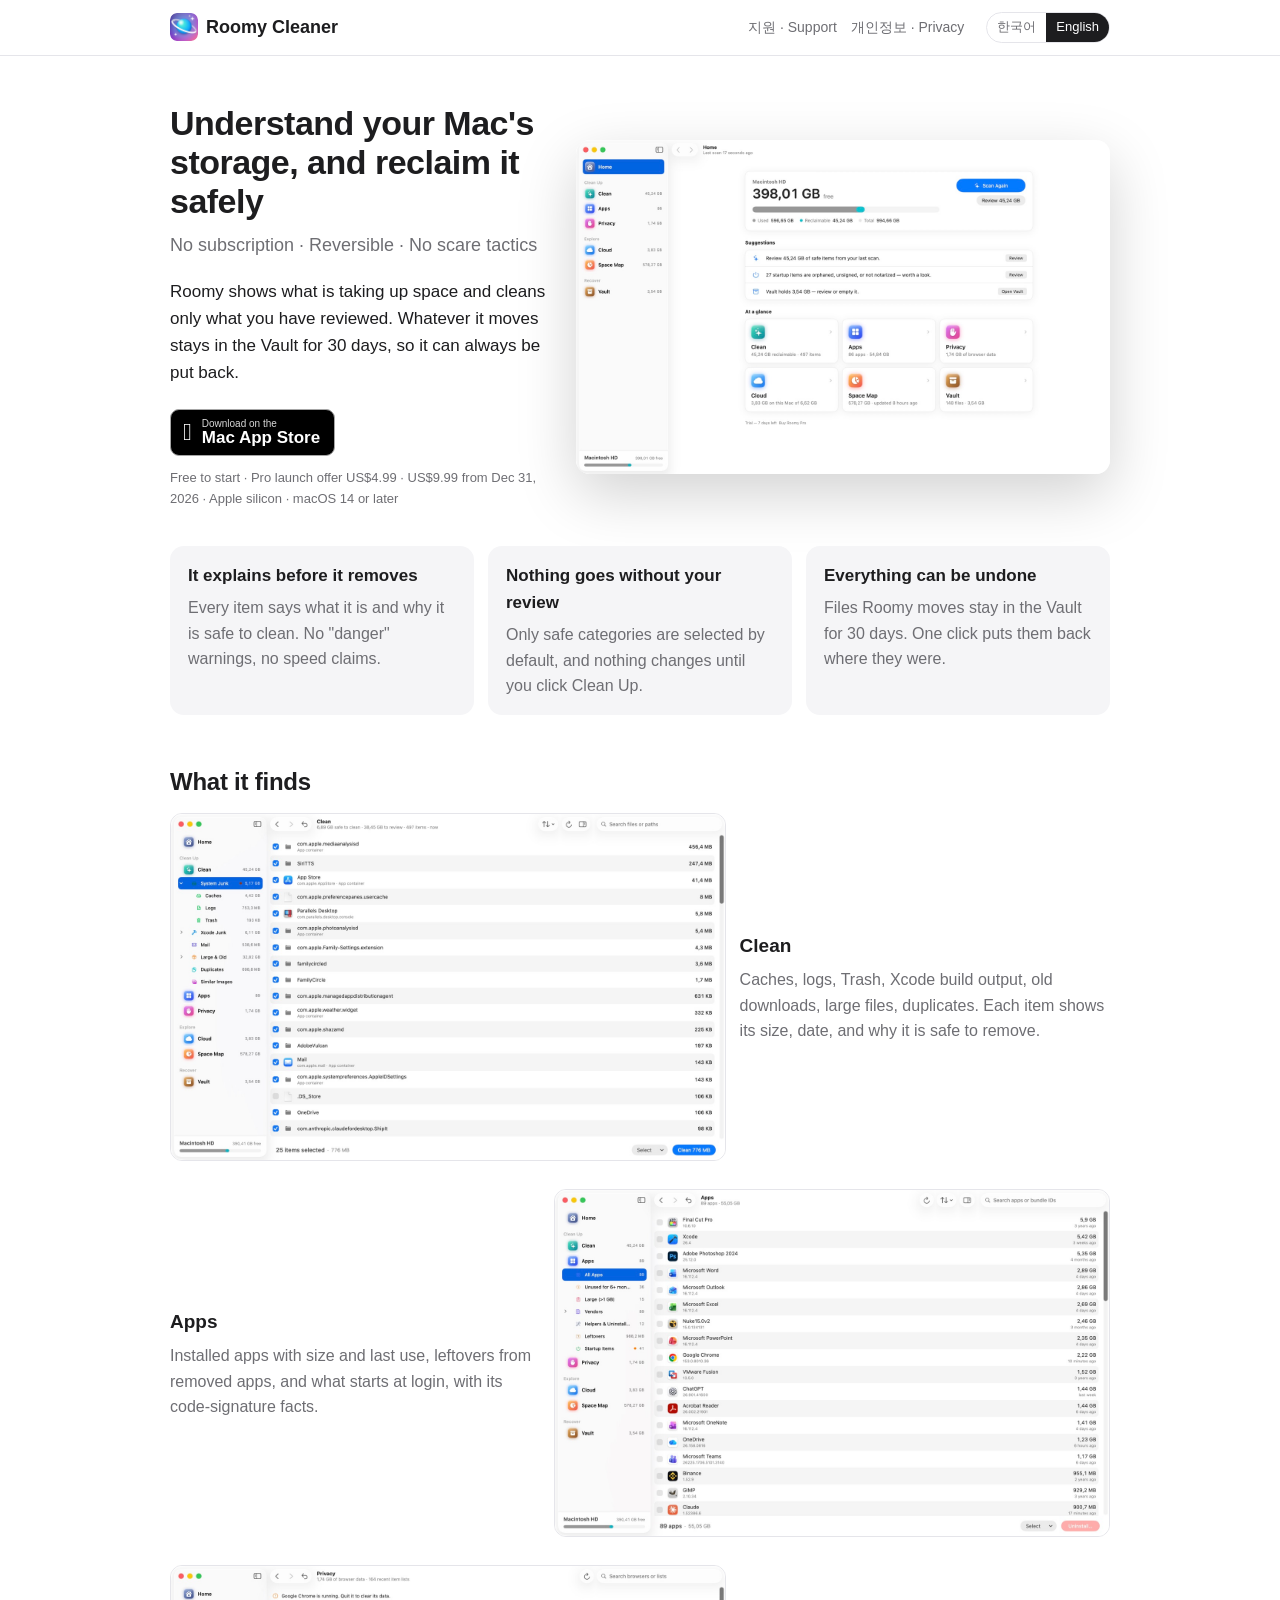
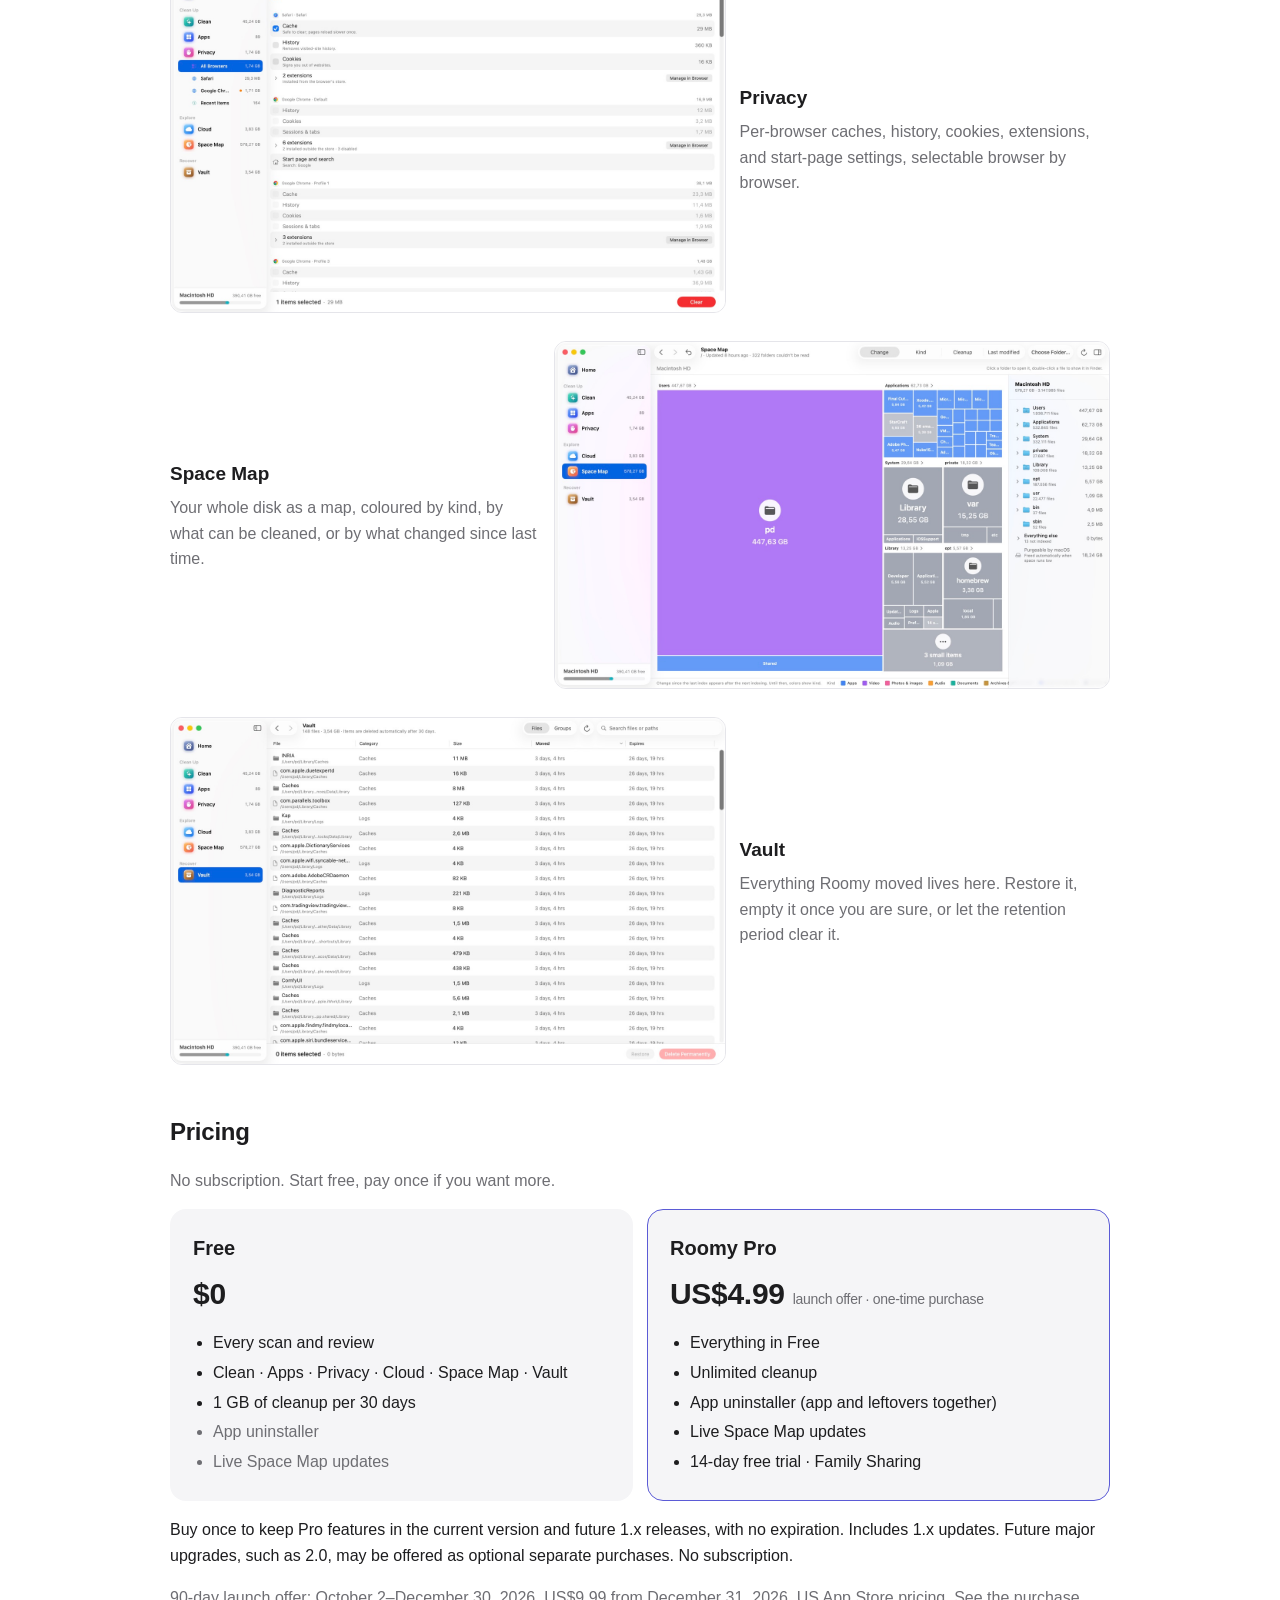
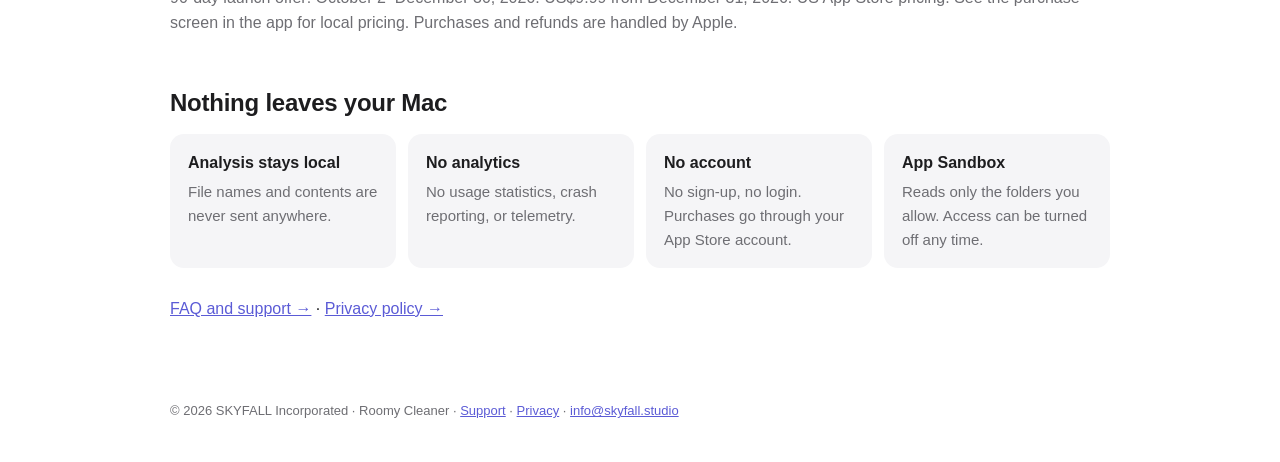
==== commit cb9d6b80: "Publish 90-day Roomy Pro launch offer Co-Authored-By: Codex <noreply@openai.com>" ====
--- a/index.html
+++ b/index.html
@@ -36,7 +36,7 @@
       <p class="lede">Roomy는 무엇이 공간을 차지하는지 보여 주고, 사용자가 검토한 것만 정리합니다. 옮긴 파일은 30일 동안 보관함에 남아 언제든 되돌릴 수 있습니다.</p>
       <div class="cta">
         <a class="badge" href="https://apps.apple.com/app/id6812335900" rel="noopener"><span class="apple">&#63743;</span><span><small>Mac App Store에서</small><strong>다운로드</strong></span></a>
-        <span class="note">무료로 시작 · Pro는 US$9.99 한 번 결제 · Apple Silicon · macOS 14 이상</span>
+        <span class="note">무료로 시작 · Pro 출시 할인 US$4.99 · 2026.12.31부터 US$9.99 · Apple Silicon · macOS 14 이상</span>
       </div>
     </div>
     <img class="shot" src="img/ko-01.jpg" width="1440" height="900" alt="Roomy 홈 화면: 디스크 사용량과 확보 가능한 공간, 제안 목록">
@@ -88,7 +88,7 @@
     </div>
     <div class="plan pro">
       <h3>Roomy Pro</h3>
-      <div class="price">US$9.99 <small>한 번 결제</small></div>
+      <div class="price">US$4.99 <small>출시 할인 · 한 번 결제</small></div>
       <ul>
         <li>무료 플랜의 모든 것</li>
         <li>정리 한도 없음</li>
@@ -99,7 +99,7 @@
     </div>
   </div>
   <p>한 번 구매하면 현재 버전과 향후 1.x Pro 기능을 만료 없이 사용할 수 있으며, 1.x 업데이트가 포함됩니다. 2.0 등 향후 주요 업그레이드는 선택적 별도 구매가 될 수 있습니다. 구독은 없습니다.</p>
-  <p class="muted">US$9.99는 미국 App Store 기준입니다. 지역별 가격은 앱의 구매 화면에서 확인하세요. 구매와 환불은 Apple을 통해 처리됩니다.</p>
+  <p class="muted">출시 할인 기간: 2026년 10월 2일~12월 30일(90일). 2026년 12월 31일부터 US$9.99입니다. 미국 App Store 기준입니다. 지역별 가격은 앱의 구매 화면에서 확인하세요. 구매와 환불은 Apple을 통해 처리됩니다.</p>
 
   <h2>Mac 밖으로 나가는 것은 없습니다</h2>
   <div class="trust">
@@ -120,7 +120,7 @@
       <p class="lede">Roomy shows what is taking up space and cleans only what you have reviewed. Whatever it moves stays in the Vault for 30 days, so it can always be put back.</p>
       <div class="cta">
         <a class="badge" href="https://apps.apple.com/app/id6812335900" rel="noopener"><span class="apple">&#63743;</span><span><small>Download on the</small><strong>Mac App Store</strong></span></a>
-        <span class="note">Free to start · Pro is a one-time US$9.99 · Apple silicon · macOS 14 or later</span>
+        <span class="note">Free to start · Pro launch offer US$4.99 · US$9.99 from Dec 31, 2026 · Apple silicon · macOS 14 or later</span>
       </div>
     </div>
     <img class="shot" src="img/en-01.jpg" width="1440" height="900" alt="Roomy Home: disk usage, reclaimable space, and suggestions">
@@ -172,7 +172,7 @@
     </div>
     <div class="plan pro">
       <h3>Roomy Pro</h3>
-      <div class="price">US$9.99 <small>one-time purchase</small></div>
+      <div class="price">US$4.99 <small>launch offer · one-time purchase</small></div>
       <ul>
         <li>Everything in Free</li>
         <li>Unlimited cleanup</li>
@@ -183,7 +183,7 @@
     </div>
   </div>
   <p>Buy once to keep Pro features in the current version and future 1.x releases, with no expiration. Includes 1.x updates. Future major upgrades, such as 2.0, may be offered as optional separate purchases. No subscription.</p>
-  <p class="muted">US$9.99 is the US App Store price. See the purchase screen in the app for local pricing. Purchases and refunds are handled by Apple.</p>
+  <p class="muted">90-day launch offer: October 2–December 30, 2026. US$9.99 from December 31, 2026. US App Store pricing. See the purchase screen in the app for local pricing. Purchases and refunds are handled by Apple.</p>
 
   <h2>Nothing leaves your Mac</h2>
   <div class="trust">
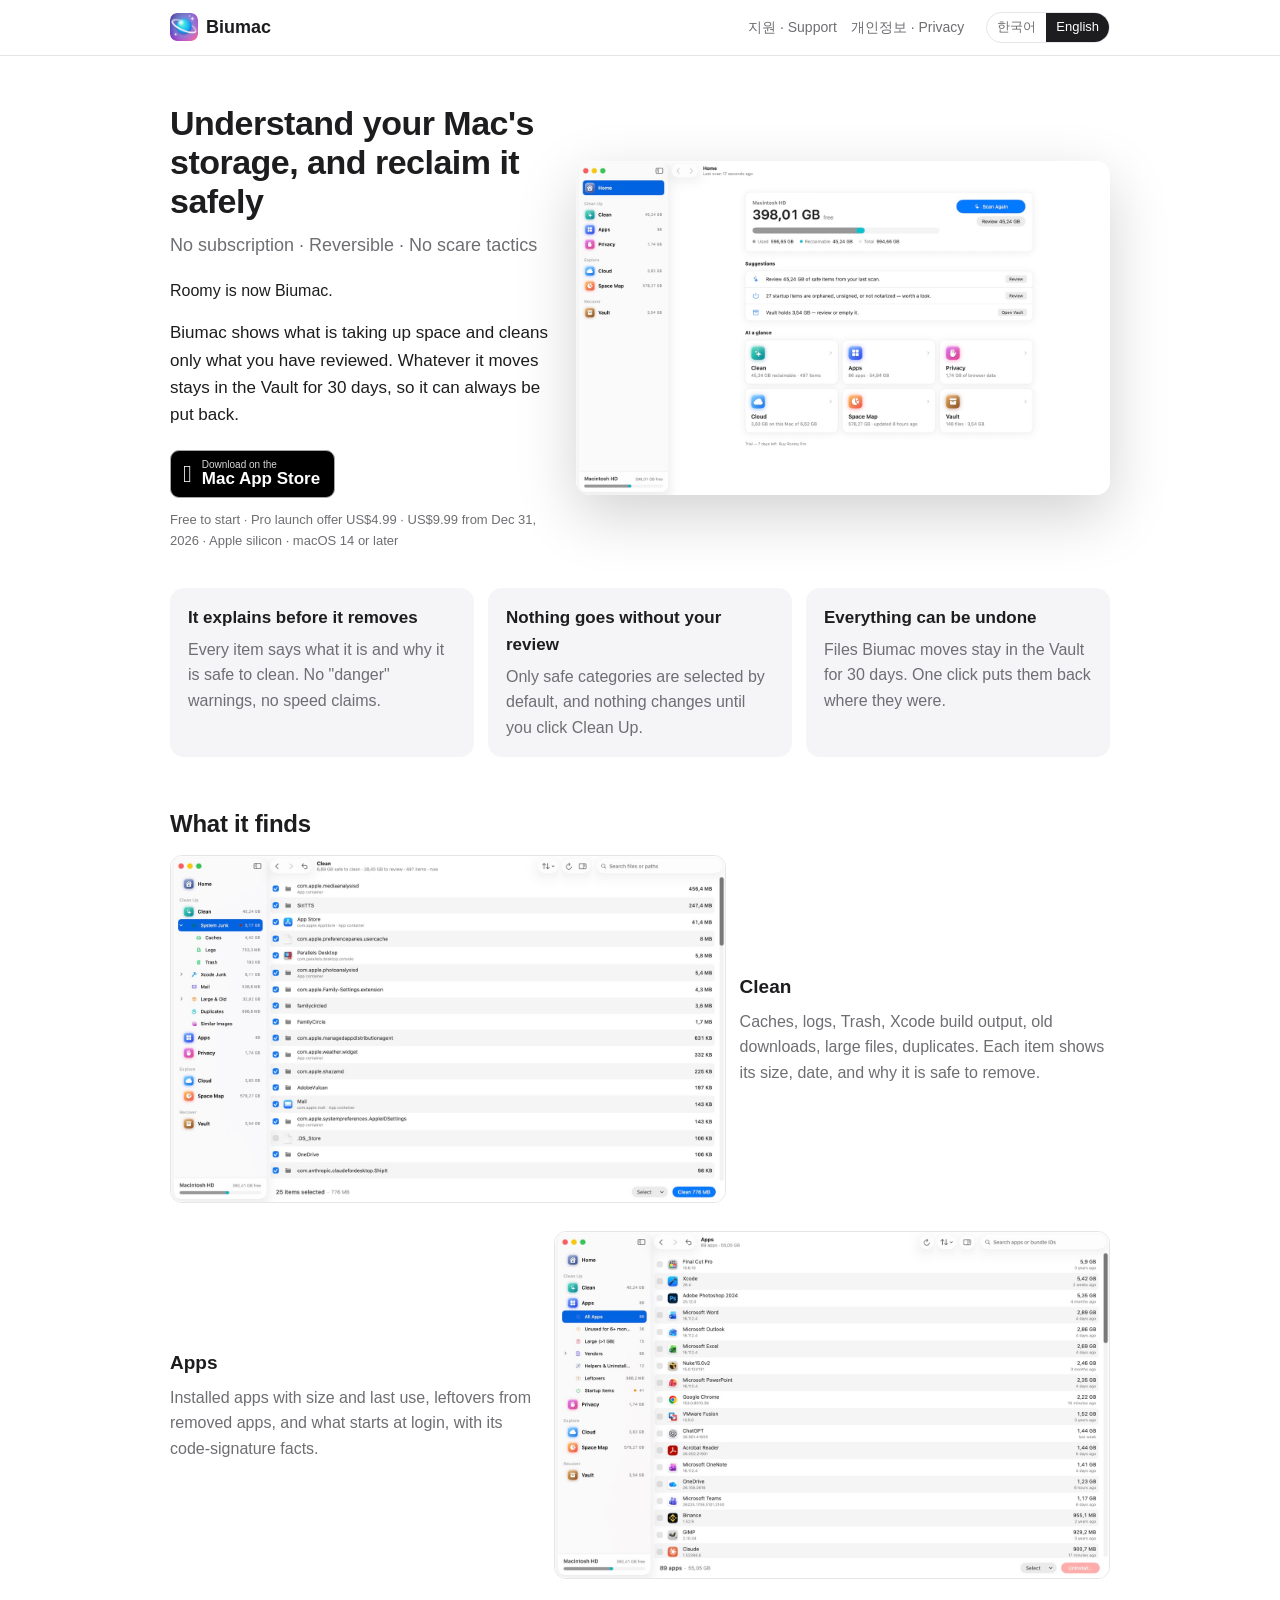
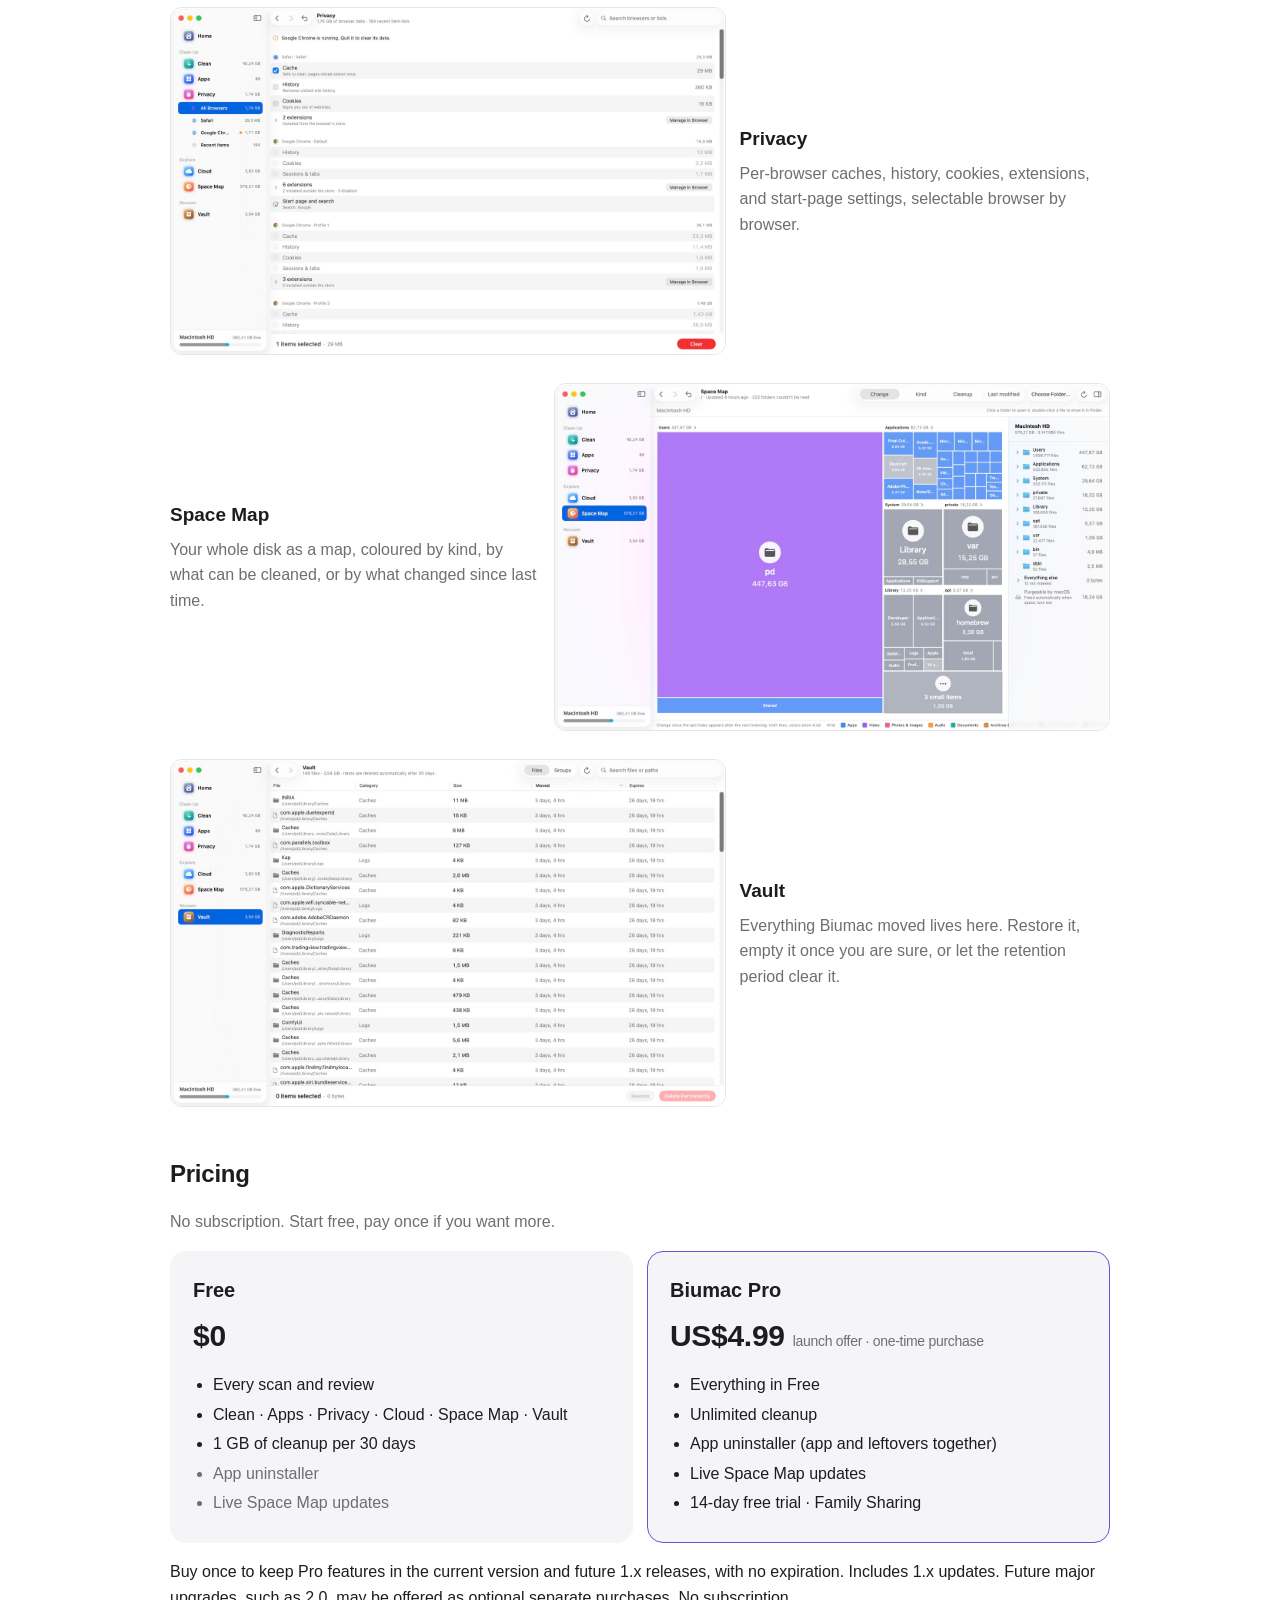
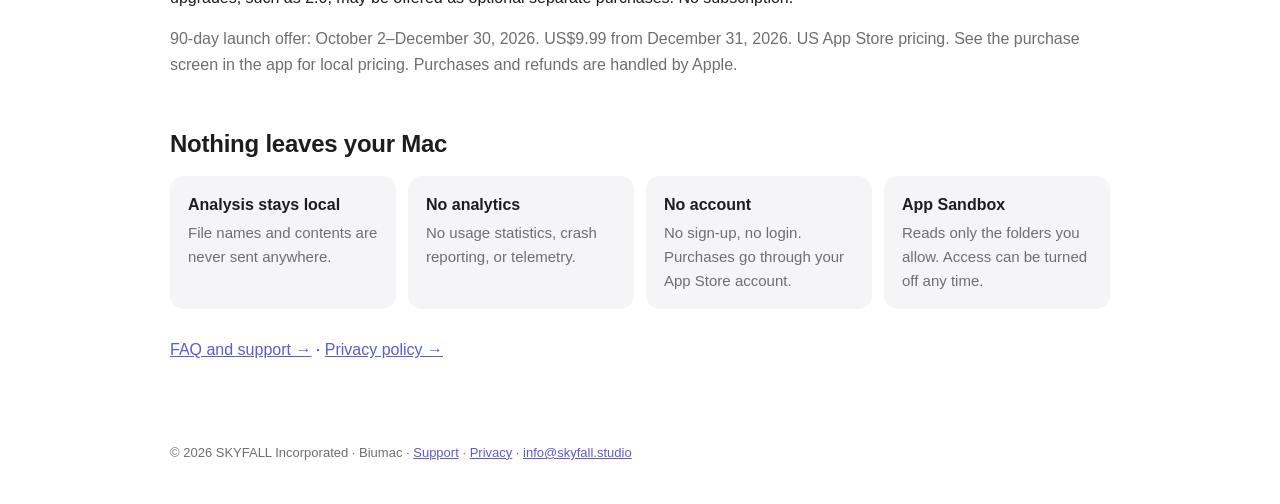
==== commit f968b8a7: "Introduce Biumac branding, formerly Roomy" ====
--- a/index.html
+++ b/index.html
@@ -3,9 +3,9 @@
 <head>
 <meta charset="utf-8">
 <meta name="viewport" content="width=device-width, initial-scale=1">
-<title>Roomy Cleaner — Mac 저장 공간을 이해하고, 안전하게 되찾기</title>
-<meta name="description" content="Roomy Cleaner는 Mac의 저장 공간을 이해하기 쉽게 보여 주고, 검토한 것만 안전하게 정리하는 앱입니다. 구독 없음, 되돌릴 수 있음, 겁주지 않음. Mac App Store에서 다운로드.">
-<meta property="og:title" content="Roomy Cleaner for Mac">
+<title>Biumac — Mac 저장 공간을 이해하고, 안전하게 되찾기</title>
+<meta name="description" content="Biumac은 Mac의 저장 공간을 이해하기 쉽게 보여 주고, 검토한 것만 안전하게 정리하는 앱입니다. 구독 없음, 되돌릴 수 있음, 겁주지 않음. Mac App Store에서 다운로드.">
+<meta property="og:title" content="Biumac for Mac">
 <meta property="og:description" content="No subscription. Reversible. No scare tactics. A Mac cleanup app that explains before it removes.">
 <meta property="og:image" content="https://skyfall-vfx.github.io/roomy-site/img/en-01.jpg">
 <meta property="og:type" content="website">
@@ -15,7 +15,7 @@
 </head>
 <body>
 <header><div class="inner">
-  <a class="brand" href="./"><img src="icon.png" alt="">Roomy Cleaner</a>
+  <a class="brand" href="./"><img src="icon.png" alt="">Biumac</a>
   <nav>
     <a href="support.html">지원 · Support</a>
     <a href="privacy.html">개인정보 · Privacy</a>
@@ -28,24 +28,25 @@
 <main>
 
 <!-- ============================ 한국어 ============================ -->
-<section class="language" id="ko" data-title-ko="Roomy Cleaner — Mac 저장 공간을 이해하고, 안전하게 되찾기" hidden>
+<section class="language" id="ko" data-title-ko="Biumac — Mac 저장 공간을 이해하고, 안전하게 되찾기" hidden>
   <div class="hero">
     <div class="copy">
       <h1>Mac 저장 공간을 이해하고, 안전하게 되찾기</h1>
       <p class="tagline">구독 없음 · 되돌릴 수 있음 · 겁주지 않음</p>
-      <p class="lede">Roomy는 무엇이 공간을 차지하는지 보여 주고, 사용자가 검토한 것만 정리합니다. 옮긴 파일은 30일 동안 보관함에 남아 언제든 되돌릴 수 있습니다.</p>
+      <p>Roomy의 새 이름, Biumac.</p>
+      <p class="lede">Biumac은 무엇이 공간을 차지하는지 보여 주고, 사용자가 검토한 것만 정리합니다. 옮긴 파일은 30일 동안 보관함에 남아 언제든 되돌릴 수 있습니다.</p>
       <div class="cta">
         <a class="badge" href="https://apps.apple.com/app/id6812335900" rel="noopener"><span class="apple">&#63743;</span><span><small>Mac App Store에서</small><strong>다운로드</strong></span></a>
         <span class="note">무료로 시작 · Pro 출시 할인 US$4.99 · 2026.12.31부터 US$9.99 · Apple Silicon · macOS 14 이상</span>
       </div>
     </div>
-    <img class="shot" src="img/ko-01.jpg" width="1440" height="900" alt="Roomy 홈 화면: 디스크 사용량과 확보 가능한 공간, 제안 목록">
+    <img class="shot" src="img/ko-01.jpg" width="1440" height="900" alt="Biumac 홈 화면: 디스크 사용량과 확보 가능한 공간, 제안 목록">
   </div>
 
   <div class="pillars">
     <div class="card"><h3>삭제 전에 설명합니다</h3><p>각 항목이 무엇인지, 왜 지워도 되는지 먼저 보여 줍니다. "위험" 경고나 속도 향상 주장은 없습니다.</p></div>
     <div class="card"><h3>검토 없이 지우지 않습니다</h3><p>기본으로는 안전한 항목만 선택되고, 정리 버튼을 누르기 전까지 아무것도 바뀌지 않습니다.</p></div>
-    <div class="card"><h3>모든 것을 되돌릴 수 있습니다</h3><p>Roomy가 옮긴 파일은 보관함에 30일 동안 남습니다. 한 번의 클릭으로 원래 자리로 돌아갑니다.</p></div>
+    <div class="card"><h3>모든 것을 되돌릴 수 있습니다</h3><p>Biumac이 옮긴 파일은 보관함에 30일 동안 남습니다. 한 번의 클릭으로 원래 자리로 돌아갑니다.</p></div>
   </div>
 
   <h2>무엇을 찾아 주나</h2>
@@ -68,7 +69,7 @@
     </div>
     <div class="feature">
       <img src="img/ko-06.jpg" width="1440" height="900" alt="보관함 화면" loading="lazy">
-      <div class="text"><h3>보관함</h3><p>Roomy가 옮긴 모든 것이 여기 있습니다. 복원하거나, 확인한 뒤 비우거나, 보관 기간이 지나면 자동으로 정리됩니다.</p></div>
+      <div class="text"><h3>보관함</h3><p>Biumac이 옮긴 모든 것이 여기 있습니다. 복원하거나, 확인한 뒤 비우거나, 보관 기간이 지나면 자동으로 정리됩니다.</p></div>
     </div>
   </div>
 
@@ -87,7 +88,7 @@
       </ul>
     </div>
     <div class="plan pro">
-      <h3>Roomy Pro</h3>
+      <h3>Biumac Pro</h3>
       <div class="price">US$4.99 <small>출시 할인 · 한 번 결제</small></div>
       <ul>
         <li>무료 플랜의 모든 것</li>
@@ -112,24 +113,25 @@
 </section>
 
 <!-- ============================ English ============================ -->
-<section class="language" id="en" lang="en" data-title-en="Roomy Cleaner — Understand your Mac's storage, and reclaim it safely" hidden>
+<section class="language" id="en" lang="en" data-title-en="Biumac — Understand your Mac's storage, and reclaim it safely" hidden>
   <div class="hero">
     <div class="copy">
       <h1>Understand your Mac's storage, and reclaim it safely</h1>
       <p class="tagline">No subscription · Reversible · No scare tactics</p>
-      <p class="lede">Roomy shows what is taking up space and cleans only what you have reviewed. Whatever it moves stays in the Vault for 30 days, so it can always be put back.</p>
+      <p>Roomy is now Biumac.</p>
+      <p class="lede">Biumac shows what is taking up space and cleans only what you have reviewed. Whatever it moves stays in the Vault for 30 days, so it can always be put back.</p>
       <div class="cta">
         <a class="badge" href="https://apps.apple.com/app/id6812335900" rel="noopener"><span class="apple">&#63743;</span><span><small>Download on the</small><strong>Mac App Store</strong></span></a>
         <span class="note">Free to start · Pro launch offer US$4.99 · US$9.99 from Dec 31, 2026 · Apple silicon · macOS 14 or later</span>
       </div>
     </div>
-    <img class="shot" src="img/en-01.jpg" width="1440" height="900" alt="Roomy Home: disk usage, reclaimable space, and suggestions">
+    <img class="shot" src="img/en-01.jpg" width="1440" height="900" alt="Biumac Home: disk usage, reclaimable space, and suggestions">
   </div>
 
   <div class="pillars">
     <div class="card"><h3>It explains before it removes</h3><p>Every item says what it is and why it is safe to clean. No "danger" warnings, no speed claims.</p></div>
     <div class="card"><h3>Nothing goes without your review</h3><p>Only safe categories are selected by default, and nothing changes until you click Clean Up.</p></div>
-    <div class="card"><h3>Everything can be undone</h3><p>Files Roomy moves stay in the Vault for 30 days. One click puts them back where they were.</p></div>
+    <div class="card"><h3>Everything can be undone</h3><p>Files Biumac moves stay in the Vault for 30 days. One click puts them back where they were.</p></div>
   </div>
 
   <h2>What it finds</h2>
@@ -152,7 +154,7 @@
     </div>
     <div class="feature">
       <img src="img/en-06.jpg" width="1440" height="900" alt="Vault screen" loading="lazy">
-      <div class="text"><h3>Vault</h3><p>Everything Roomy moved lives here. Restore it, empty it once you are sure, or let the retention period clear it.</p></div>
+      <div class="text"><h3>Vault</h3><p>Everything Biumac moved lives here. Restore it, empty it once you are sure, or let the retention period clear it.</p></div>
     </div>
   </div>
 
@@ -171,7 +173,7 @@
       </ul>
     </div>
     <div class="plan pro">
-      <h3>Roomy Pro</h3>
+      <h3>Biumac Pro</h3>
       <div class="price">US$4.99 <small>launch offer · one-time purchase</small></div>
       <ul>
         <li>Everything in Free</li>
@@ -195,6 +197,6 @@
   <p class="faq-link"><a href="support.html">FAQ and support →</a> · <a href="privacy.html">Privacy policy →</a></p>
 </section>
 </main>
-<footer>© 2026 SKYFALL Incorporated · Roomy Cleaner · <a href="support.html">Support</a> · <a href="privacy.html">Privacy</a> · <a href="mailto:info@skyfall.studio">info@skyfall.studio</a></footer>
+<footer>© 2026 SKYFALL Incorporated · Biumac · <a href="support.html">Support</a> · <a href="privacy.html">Privacy</a> · <a href="mailto:info@skyfall.studio">info@skyfall.studio</a></footer>
 </body>
 </html>
